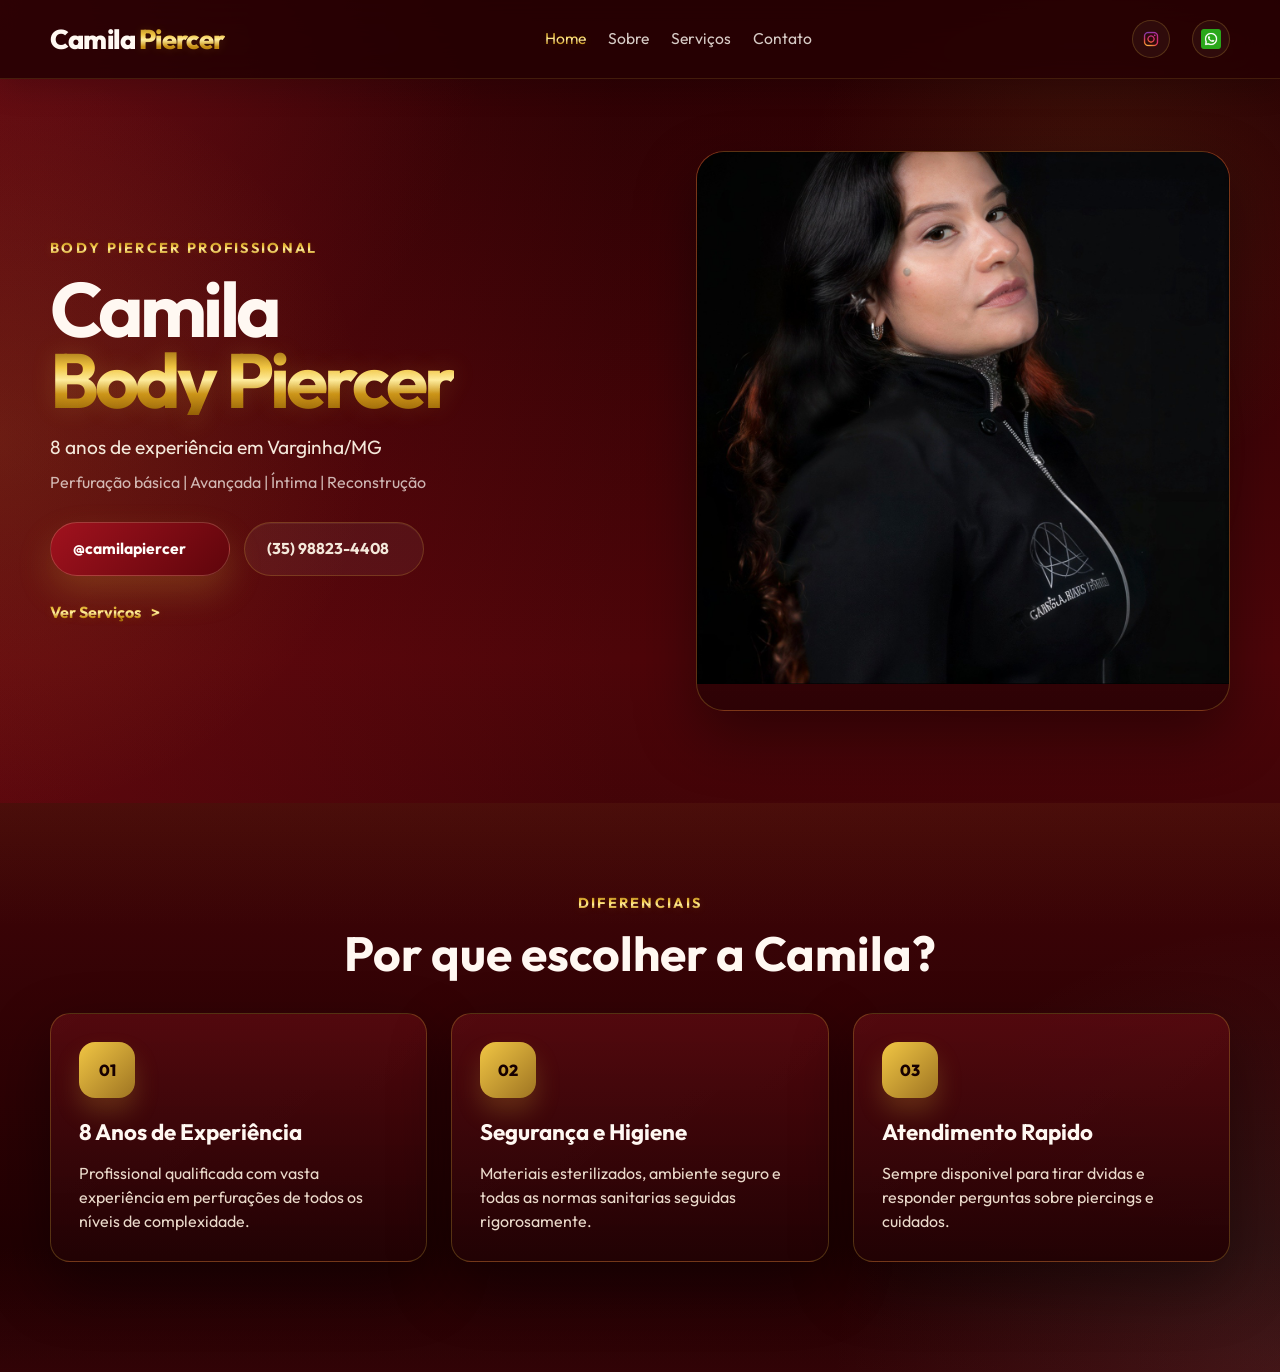
==== escritas HTML do projeto/index.html @ 2b043108 "Arrumado links Arrumado os links do whatsapp e instagrm que no estavam em diversos arquivos, arrumad" ====
<!DOCTYPE html>
<html lang="pt-BR">
<meta charset="UTF-8">
<head>
    <meta charset="UTF-8">
    <meta name="viewport" content="width=device-width, initial-scale=1.0">
    <title>Camila Piercer</title>
    <link rel="preconnect" href="https://fonts.googleapis.com">
    <link rel="preconnect" href="https://fonts.gstatic.com" crossorigin>
    <link href="https://fonts.googleapis.com/css2?family=Outfit:wght@300;400;500;600;700;800&display=swap" rel="stylesheet">
    <link rel="stylesheet" href="style.css">
</head>
<body>
    <header class="site-header">
        <nav class="navbar container">
            <a class="brand" href="index.html">Camila <span>Piercer</span></a>
            <div class="nav-links">
                <a class="active" href="index.html">Home</a>
                <a href="sobre.html">Sobre</a>
                <a href="Servicos.html">Serviços</a>
                <a href="Contato.html">Contato</a>
            </div>
            <div class="nav-socials">
                <a href="https://www.instagram.com/camilapiercerr?igsh=MXJnbnh0bXM4ZmdyZA%3D%3D" aria-label="Instagram">
                    <img src="../img/Instagram.png" alt="Instagram">
                </a>
                <a href="https://api.whatsapp.com/send/?phone=5535988234408&text&type=phone_number&app_absent=0&utm_source=ig" aria-label="WhatsApp">
                    <img src="../img/whatsapp.png" alt="WhatsApp">
                </a>
            </div>
        </nav>
    </header>

    <main>
        <section class="hero section-band">
            <div class="container hero-grid">
                <div class="hero-copy">
                    <p class="eyebrow">Body Piercer Profissional</p>
                    <h1>Camila<br><span>Body Piercer</span></h1>
                    <p class="hero-text">8 anos de experiência em Varginha/MG</p>
                    <p class="hero-services">Perfuração básica | Avançada | Íntima | Reconstrução</p>
                    <div class="hero-actions">
                        <a class="btn btn-primary" href="https://www.instagram.com/camilapiercerr?igsh=MXJnbnh0bXM4ZmdyZA%3D%3D">@camilapiercer</a>
                        <a class="btn btn-secondary" href="https://api.whatsapp.com/send/?phone=5535988234408&text&type=phone_number&app_absent=0&utm_source=ig">(35) 98823-4408</a>
                    </div>
                    <a class="link-arrow" href="Servicos.html">Ver Serviços</a>
                </div>

                <div class="hero-card">
                    <div class="photo-frame">
                        <img src="../img/Camila.jpeg" alt="teste">
                        </div>
                    </div>
                </div>
            </div>
        </section>

        <section class="features">
            <div class="container">
                <div class="section-heading">
                    <p class="eyebrow">Diferenciais</p>
                    <h2>Por que escolher a Camila?</h2>
                </div>

                <div class="cards-grid">
                    <article class="info-card">
                        <div class="card-icon">01</div>
                        <h3>8 Anos de Experiência</h3>
                        <p>Profissional qualificada com vasta experiência em perfurações de todos os níveis de complexidade.</p>
                    </article>

                    <article class="info-card">
                        <div class="card-icon">02</div>
                        <h3>Segurança e Higiene</h3>
                        <p>Materiais esterilizados, ambiente seguro e todas as normas sanitarias seguidas rigorosamente.</p>
                    </article>

                    <article class="info-card">
                        <div class="card-icon">03</div>
                        <h3>Atendimento Rapido</h3>
                        <p>Sempre disponivel para tirar dvidas e responder perguntas sobre piercings e cuidados.</p>
                    </article>
                </div>
            </div>
        </section>
    </main>
</body>
</html>
---- escritas HTML do projeto/style.css ----
:root {
    --bg: #260103;
    --bg-soft: #4d0509;
    --bg-deep: #170001;
    --surface: rgba(90, 8, 15, 0.74);
    --surface-strong: rgba(120, 14, 24, 0.88);
    --text: #fff8f2;
    --muted: #ead9ca;
    --cream: #f4e8da;
    --white-soft: #fffdf9;

    --primary: #8f0f19;
    --primary-strong: #5f050b;
    --primary-soft: #f1c644;
    --accent: #ffe08a;
    --gold-deep: #8f5b05;
    --gold-mid: #c99116;
    --gold-light: #fff0a6;
    --accent-rose: #d96a76;
    --primary-glow: rgba(212, 175, 55, 0.22);

    --card-border: rgba(212, 175, 55, 0.28);
    --shadow: 0 24px 60px rgba(0, 0, 0, 0.38);

    --radius-lg: 28px;
    --radius-md: 20px;
    --container: 1180px;
}

* {
    box-sizing: border-box;
    margin: 0;
    padding: 0;
}

html {
    scroll-behavior: smooth;
}

body {
    min-height: 100vh;
    font-family: "Outfit", sans-serif;
    color: var(--text);
    background:
        radial-gradient(circle at top left, rgba(182, 34, 46, 0.28), transparent 26%),
        radial-gradient(circle at 85% 15%, rgba(212, 175, 55, 0.1), transparent 18%),
        radial-gradient(circle at bottom right, rgba(244, 232, 218, 0.1), transparent 24%),
        linear-gradient(180deg, var(--bg) 0%, var(--bg-soft) 48%, var(--bg-deep) 100%);
    line-height: 1.5;
}

img {
    display: block;
    max-width: 100%;
}

a {
    color: inherit;
    text-decoration: none;
}

.container {
    width: min(calc(100% - 32px), var(--container));
    margin: 0 auto;
}

.site-header {
    position: sticky;
    top: 0;
    z-index: 20;
    backdrop-filter: blur(18px);
    background: rgba(38, 1, 3, 0.82);
    border-bottom: 1px solid rgba(212, 175, 55, 0.16);
    box-shadow: 0 10px 30px rgba(0, 0, 0, 0.16);
}

.navbar {
    min-height: 78px;
    display: flex;
    align-items: center;
    justify-content: space-between;
    gap: 20px;
}

.brand {
    font-size: 1.7rem;
    font-weight: 800;
    letter-spacing: -0.03em;
}

.brand span,
.nav-links a.active,
.link-arrow,
.eyebrow {
    background: linear-gradient(180deg, var(--gold-deep) 0%, var(--primary-soft) 38%, var(--gold-light) 52%, var(--gold-mid) 72%, var(--gold-deep) 100%);
    -webkit-background-clip: text;
    background-clip: text;
    color: transparent;
    text-shadow: 0 1px 10px rgba(241, 198, 68, 0.12);
}

.nav-links,
.nav-socials {
    display: flex;
    align-items: center;
    gap: 22px;
}

.nav-links a {
    color: rgba(255, 248, 242, 0.82);
    font-size: 0.98rem;
    transition: color 0.25s ease, transform 0.25s ease;
}

.nav-links a:hover,
.nav-socials a:hover {
    color: var(--accent);
    transform: translateY(-1px);
}

.nav-socials a {
    width: 38px;
    height: 38px;
    display: grid;
    place-items: center;
    border-radius: 50%;
    border: 1px solid rgba(212, 175, 55, 0.24);
    font-size: 0.82rem;
    color: rgba(255, 248, 242, 0.76);
    background: rgba(255, 255, 255, 0.04);
}

.nav-socials img {
    width: 20px;
    height: 20px;
    object-fit: contain;
    display: block;
}

.section-band {
    position: relative;
    overflow: hidden;
}

.section-band::before {
    content: "";
    position: absolute;
    inset: 0;
    background:
        radial-gradient(circle at left center, rgba(212, 175, 55, 0.12), transparent 28%),
        linear-gradient(90deg, rgba(143, 15, 25, 0.34) 0%, rgba(77, 5, 9, 0.12) 48%, rgba(255, 248, 242, 0) 100%);
    opacity: 1;
    pointer-events: none;
}

.hero {
    padding: 72px 0 92px;
}

.page-hero {
    padding: 70px 0 78px;
}

.compact-hero h1 {
    font-size: clamp(2.6rem, 5vw, 4.2rem);
    margin-bottom: 10px;
}

.compact-hero p:not(.eyebrow) {
    max-width: 680px;
    margin: 0 auto;
    color: rgba(244, 232, 218, 0.88);
    font-size: 1.08rem;
}

.center-copy {
    position: relative;
    z-index: 1;
    text-align: center;
}

.hero-grid {
    position: relative;
    z-index: 1;
    display: grid;
    grid-template-columns: 1.05fr 0.95fr;
    align-items: center;
    gap: 56px;
}

.hero-copy {
    max-width: 560px;
}

.eyebrow {
    margin-bottom: 14px;
    font-size: 0.9rem;
    font-weight: 700;
    letter-spacing: 0.16em;
    text-transform: uppercase;
}

.hero h1 {
    font-size: clamp(3.2rem, 6vw, 5.5rem);
    line-height: 0.92;
    letter-spacing: -0.05em;
    margin-bottom: 18px;
}

.hero h1 span {
    display: inline-block;
    background: linear-gradient(180deg, var(--gold-deep) 0%, var(--primary-soft) 32%, var(--gold-light) 50%, var(--gold-mid) 70%, var(--gold-deep) 100%);
    -webkit-background-clip: text;
    background-clip: text;
    color: transparent;
    text-shadow: 0 0 24px rgba(241, 198, 68, 0.16);
}

.hero-text {
    font-size: 1.2rem;
    color: var(--cream);
    margin-bottom: 8px;
}

.hero-services {
    color: rgba(255, 248, 242, 0.72);
    font-size: 1rem;
    margin-bottom: 28px;
}

.hero-actions {
    display: flex;
    flex-wrap: wrap;
    gap: 14px;
    margin-bottom: 24px;
}

.btn {
    min-width: 180px;
    padding: 14px 22px;
    border-radius: 999px;
    font-weight: 700;
    font-size: 0.98rem;
    transition: transform 0.25s ease, box-shadow 0.25s ease, background 0.25s ease;
}

.btn:hover {
    transform: translateY(-2px);
}

.btn-primary {
    color: var(--white-soft);
    background: linear-gradient(135deg, #a1121e 0%, var(--primary-strong) 100%);
    box-shadow: 0 16px 34px var(--primary-glow);
    border: 1px solid rgba(240, 214, 166, 0.24);
}

.btn-secondary {
    color: var(--cream);
    background: rgba(255, 255, 255, 0.05);
    border: 1px solid rgba(212, 175, 55, 0.24);
    box-shadow: inset 0 1px 0 rgba(255, 255, 255, 0.06);
}

.link-arrow {
    display: inline-flex;
    align-items: center;
    gap: 10px;
    font-weight: 700;
}

.link-arrow::after {
    content: ">";
    font-size: 1rem;
}

.hero-card {
    position: relative;
}

.hero-card::before {
    content: "";
    position: absolute;
    inset: 18px -8px -18px 18px;
    background: radial-gradient(circle, rgba(212, 175, 55, 0.18) 0%, rgba(143, 15, 25, 0) 68%);
    filter: blur(16px);
}

.photo-frame {
    position: relative;
    min-height: 560px;
    border-radius: var(--radius-lg);
    overflow: hidden;
    border: 1px solid rgba(212, 175, 55, 0.28);
    background:
        linear-gradient(180deg, rgba(93, 8, 14, 0.92), rgba(45, 2, 5, 0.98)),
        radial-gradient(circle at top, rgba(212, 175, 55, 0.12), transparent 30%);
    box-shadow: var(--shadow);
}

.photo-frame img {
    width: 100%;
    height: 100%;
    object-fit: cover;
}

.photo-placeholder {
    position: absolute;
    inset: 0;
    display: grid;
    place-items: center;
    align-content: center;
    gap: 10px;
    background:
        linear-gradient(145deg, rgba(233, 214, 197, 0.95), rgba(182, 122, 108, 0.08)),
        repeating-linear-gradient(-45deg, rgba(255, 255, 255, 0.18), rgba(255, 255, 255, 0.18) 12px, transparent 12px, transparent 24px);
    text-align: center;
}

.photo-placeholder span {
    font-size: 2.2rem;
    font-weight: 800;
    letter-spacing: -0.04em;
}

.photo-placeholder small {
    color: var(--muted);
    font-size: 0.95rem;
}

.features {
    position: relative;
    padding: 90px 0 110px;
}

.about-section {
    position: relative;
    padding: 88px 0 110px;
}

.about-grid {
    display: grid;
    grid-template-columns: 0.9fr 1.1fr;
    gap: 34px;
    align-items: stretch;
}

.card-surface {
    border-radius: var(--radius-lg);
    border: 1px solid var(--card-border);
    background: linear-gradient(180deg, rgba(96, 10, 17, 0.82) 0%, rgba(45, 2, 5, 0.96) 100%);
    box-shadow: var(--shadow);
    overflow: hidden;
}

.about-photo {
    min-height: 520px;
    position: relative;
}

.about-placeholder {
    position: absolute;
}

.about-copy {
    padding: 18px 0;
}

.about-copy h2 {
    font-size: clamp(2rem, 4vw, 3rem);
    margin-bottom: 18px;
}

.about-copy p {
    color: var(--muted);
    font-size: 1.02rem;
    margin-bottom: 16px;
}


.contact-section {
    padding: 88px 0 110px;
}

.contact-grid {
    display: grid;
    grid-template-columns: 1.05fr 0.95fr;
    gap: 24px;
    align-items: stretch;
}

.contact-panel {
    padding: 34px;
}

.contact-panel h2 {
    font-size: clamp(2rem, 4vw, 3rem);
    margin-bottom: 16px;
}

.contact-panel p:not(.eyebrow) {
    color: var(--muted);
    font-size: 1.02rem;
    max-width: 570px;
}

.contact-actions {
    display: flex;
    flex-wrap: wrap;
    gap: 14px;
    margin-top: 28px;
}

.contact-cards {
    display: grid;
    gap: 24px;
}

.features::before {
    content: "";
    position: absolute;
    inset: 0;
    background: linear-gradient(180deg, rgba(212, 175, 55, 0.06), transparent 22%, transparent 78%, rgba(143, 15, 25, 0.22) 100%);
    pointer-events: none;
}

.section-heading {
    position: relative;
    z-index: 1;
    margin-bottom: 36px;
    text-align: center;
}

.section-heading h2 {
    font-size: clamp(2rem, 4vw, 3rem);
    line-height: 1;
}

.cards-grid {
    position: relative;
    z-index: 1;
    display: grid;
    grid-template-columns: repeat(3, minmax(0, 1fr));
    gap: 24px;
}

.info-card {
    padding: 28px;
    border-radius: var(--radius-md);
    background:
        linear-gradient(180deg, rgba(88, 9, 15, 0.84) 0%, rgba(34, 2, 4, 0.96) 100%),
        linear-gradient(135deg, rgba(255, 255, 255, 0.04), rgba(255, 255, 255, 0));
    border: 1px solid var(--card-border);
    box-shadow: var(--shadow);
    transition: transform 0.28s ease, border-color 0.28s ease, box-shadow 0.28s ease;
}

.info-card:hover {
    transform: translateY(-6px);
    border-color: rgba(240, 214, 166, 0.4);
    box-shadow: 0 28px 64px rgba(0, 0, 0, 0.3);
}

.card-icon {
    width: 56px;
    height: 56px;
    display: grid;
    place-items: center;
    margin-bottom: 18px;
    border-radius: 16px;
    background: linear-gradient(135deg, var(--primary-soft) 0%, #9e7422 100%);
    box-shadow: 0 14px 24px rgba(212, 175, 55, 0.22);
    font-weight: 800;
    color: var(--bg-deep);
}

.info-card h3 {
    margin-bottom: 12px;
    font-size: 1.4rem;
}

.info-card p {
    color: var(--muted);
    font-size: 1rem;
}

.servicos {
    display:grid;
    gap: 30px;
    padding: 40px;
    grid-template-columns: repeat(auto-fit, minmax(300px, 1fr));
}

.servico-card{
padding: 25px;
border-radius: 16px;
background: #170001; /*aqui muda a cor */
color: #ffe08a;

border: 1px solid rgba(212, 175, 55, 0.1);
transition: 0.3s;
}

.servico-card:hover{
    border-color: rgba(212, 175, 55, 0.28);
    transform: translateY(-5px);
}

.servico-card h3{
    font-size: 1.4rem;
    margin-bottom: 12px;
}

.servico-card p{
    color: var(--muted);
    font-size: 1rem;
    margin-bottom: 14px;
}

.servico-card ul{
    list-style: disc;
    padding-left: 20px;
    color: var(--muted);
}

.servico-card li{
    margin-bottom: 8px;
    font-size: 0.98rem;
}



@media (max-width: 980px) {
    .navbar {
        flex-wrap: wrap;
        justify-content: center;
        padding: 16px 0;
    }

    .hero-grid,
    .cards-grid,
    .about-grid,
    .contact-grid {
        grid-template-columns: 1fr;
    }

    .hero-copy {
        max-width: none;
        text-align: center;
    }

    .hero-actions {
        justify-content: center;
    }

    .link-arrow {
        justify-content: center;
    }

    .photo-frame {
        min-height: 420px;
    }

    .about-photo {
        min-height: 360px;
    }

    .about-copy,
    .contact-panel {
        text-align: center;
    }

    .contact-panel p:not(.eyebrow) {
        margin: 0 auto;
    }

    .contact-actions {
        justify-content: center;
    }
}

@media (max-width: 640px) {
    .navbar,
    .nav-links,
    .nav-socials {
        gap: 14px;
    }

    .brand {
        font-size: 1.45rem;
    }

    .hero {
        padding: 54px 0 72px;
    }

    .hero h1 {
        font-size: 2.9rem;
    }

    .btn {
        width: 100%;
        min-width: 0;
        text-align: center;
    }

    .info-card {
        padding: 24px;
    }

    .contact-panel {
        padding: 26px;
    }
}
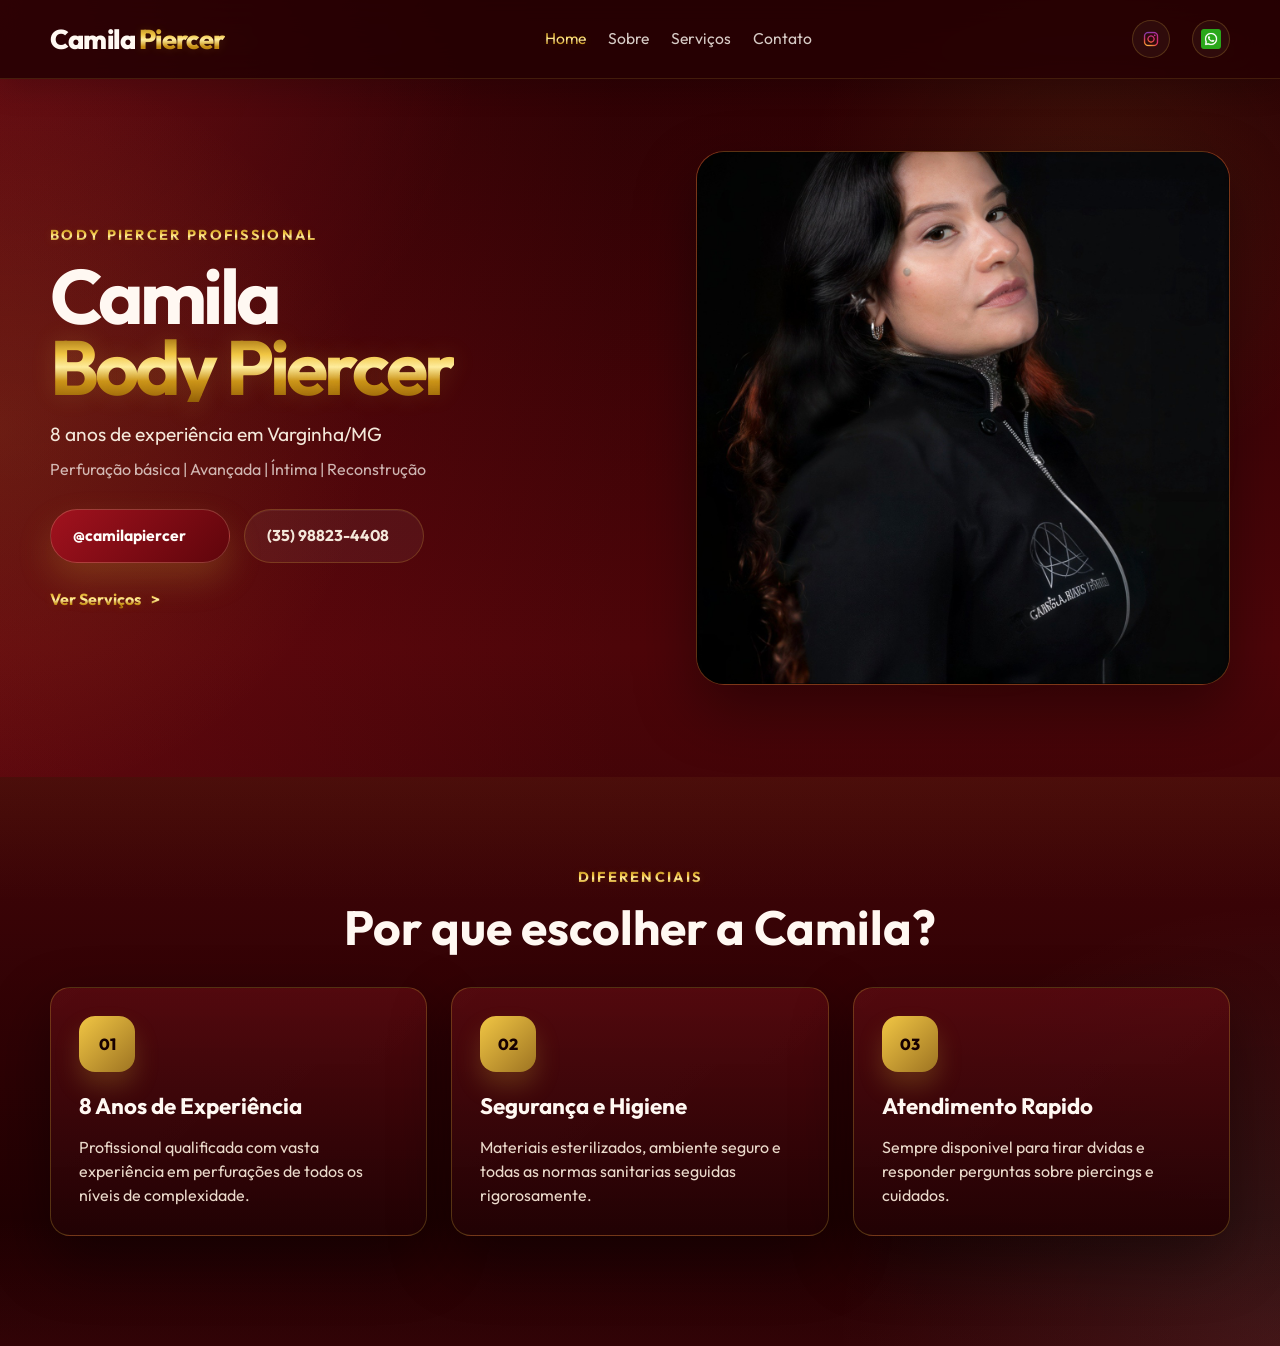
==== commit e0ab04b3: "Arrumado o tamanho da imagem do index, e trocado o alt da camila" ====
--- a/escritas HTML do projeto/index.html
+++ b/escritas HTML do projeto/index.html
@@ -48,7 +48,7 @@
 
                 <div class="hero-card">
                     <div class="photo-frame">
-                        <img src="../img/Camila.jpeg" alt="teste">
+                        <img src="../img/Camila.jpeg" alt="Fto da Camila">
                         </div>
                     </div>
                 </div>
--- a/escritas HTML do projeto/style.css
+++ b/escritas HTML do projeto/style.css
@@ -34,6 +34,7 @@
 }
 
 html {
+    background: var(--bg-deep); 
     scroll-behavior: smooth;
 }
 
@@ -288,7 +289,7 @@
 
 .photo-frame {
     position: relative;
-    min-height: 560px;
+    min-height: 520px;
     border-radius: var(--radius-lg);
     overflow: hidden;
     border: 1px solid rgba(212, 175, 55, 0.28);
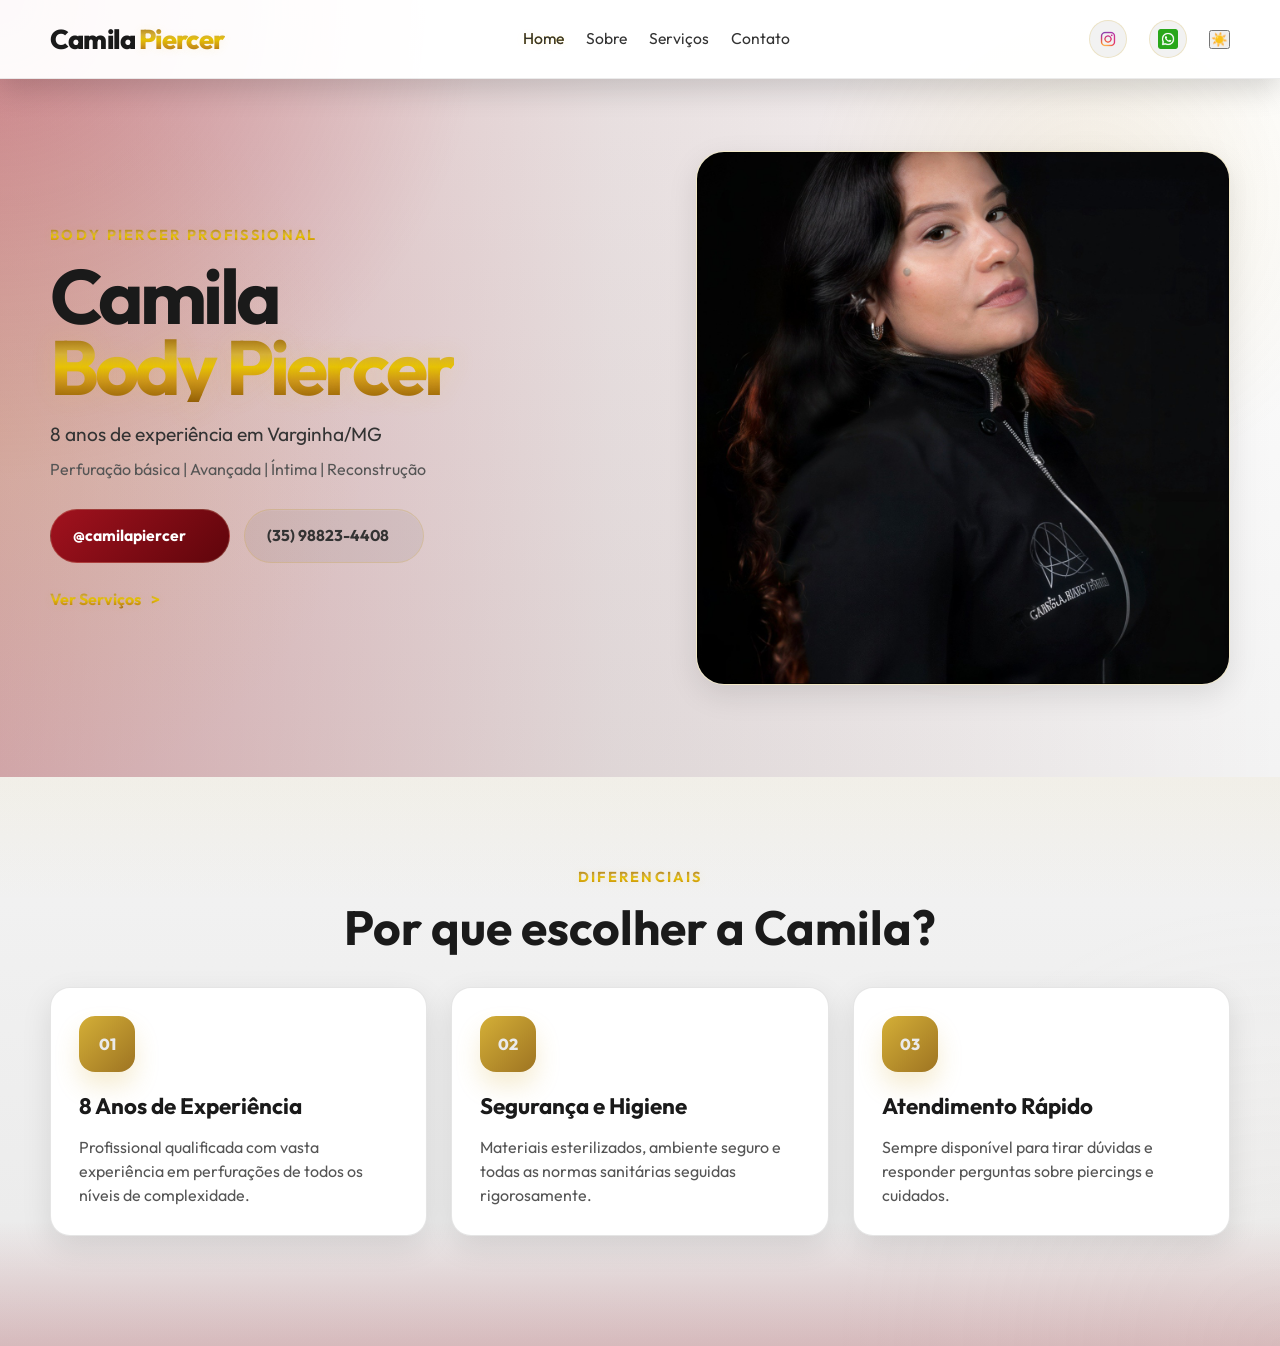
==== commit 2e92dcca: "modo calro adicionado somente no index para testes" ====
--- a/escritas HTML do projeto/index.html
+++ b/escritas HTML do projeto/index.html
@@ -1,32 +1,40 @@
 <!DOCTYPE html>
 <html lang="pt-BR">
-<meta charset="UTF-8">
 <head>
     <meta charset="UTF-8">
     <meta name="viewport" content="width=device-width, initial-scale=1.0">
     <title>Camila Piercer</title>
+
     <link rel="preconnect" href="https://fonts.googleapis.com">
     <link rel="preconnect" href="https://fonts.gstatic.com" crossorigin>
     <link href="https://fonts.googleapis.com/css2?family=Outfit:wght@300;400;500;600;700;800&display=swap" rel="stylesheet">
+    
     <link rel="stylesheet" href="style.css">
 </head>
+
 <body>
     <header class="site-header">
         <nav class="navbar container">
             <a class="brand" href="index.html">Camila <span>Piercer</span></a>
+
             <div class="nav-links">
                 <a class="active" href="index.html">Home</a>
                 <a href="sobre.html">Sobre</a>
                 <a href="Servicos.html">Serviços</a>
                 <a href="Contato.html">Contato</a>
             </div>
+
             <div class="nav-socials">
-                <a href="https://www.instagram.com/camilapiercerr?igsh=MXJnbnh0bXM4ZmdyZA%3D%3D" aria-label="Instagram">
+                <a href="https://www.instagram.com/camilapiercerr" aria-label="Instagram">
                     <img src="../img/Instagram.png" alt="Instagram">
                 </a>
-                <a href="https://api.whatsapp.com/send/?phone=5535988234408&text&type=phone_number&app_absent=0&utm_source=ig" aria-label="WhatsApp">
+
+                <a href="https://api.whatsapp.com/send/?phone=5535988234408" aria-label="WhatsApp">
                     <img src="../img/whatsapp.png" alt="WhatsApp">
                 </a>
+
+                <!-- 🌙 BOTÃO DE TEMA -->
+                <button id="theme-toggle" aria-label="Trocar tema">🌙</button>
             </div>
         </nav>
     </header>
@@ -37,19 +45,21 @@
                 <div class="hero-copy">
                     <p class="eyebrow">Body Piercer Profissional</p>
                     <h1>Camila<br><span>Body Piercer</span></h1>
+
                     <p class="hero-text">8 anos de experiência em Varginha/MG</p>
                     <p class="hero-services">Perfuração básica | Avançada | Íntima | Reconstrução</p>
+
                     <div class="hero-actions">
-                        <a class="btn btn-primary" href="https://www.instagram.com/camilapiercerr?igsh=MXJnbnh0bXM4ZmdyZA%3D%3D">@camilapiercer</a>
-                        <a class="btn btn-secondary" href="https://api.whatsapp.com/send/?phone=5535988234408&text&type=phone_number&app_absent=0&utm_source=ig">(35) 98823-4408</a>
+                        <a class="btn btn-primary" href="https://www.instagram.com/camilapiercerr">@camilapiercer</a>
+                        <a class="btn btn-secondary" href="https://api.whatsapp.com/send/?phone=5535988234408">(35) 98823-4408</a>
                     </div>
+
                     <a class="link-arrow" href="Servicos.html">Ver Serviços</a>
                 </div>
 
                 <div class="hero-card">
                     <div class="photo-frame">
-                        <img src="../img/Camila.jpeg" alt="Fto da Camila">
-                        </div>
+                        <img src="../img/Camila.jpeg" alt="Foto da Camila">
                     </div>
                 </div>
             </div>
@@ -72,17 +82,45 @@
                     <article class="info-card">
                         <div class="card-icon">02</div>
                         <h3>Segurança e Higiene</h3>
-                        <p>Materiais esterilizados, ambiente seguro e todas as normas sanitarias seguidas rigorosamente.</p>
+                        <p>Materiais esterilizados, ambiente seguro e todas as normas sanitárias seguidas rigorosamente.</p>
                     </article>
 
                     <article class="info-card">
                         <div class="card-icon">03</div>
-                        <h3>Atendimento Rapido</h3>
-                        <p>Sempre disponivel para tirar dvidas e responder perguntas sobre piercings e cuidados.</p>
+                        <h3>Atendimento Rápido</h3>
+                        <p>Sempre disponível para tirar dúvidas e responder perguntas sobre piercings e cuidados.</p>
                     </article>
                 </div>
             </div>
         </section>
     </main>
+
+    <!-- 🌙 SCRIPT DE TEMA -->
+    <script>
+        const button = document.getElementById("theme-toggle");
+
+        // carregar tema salvo
+        const savedTheme = localStorage.getItem("theme");
+
+        if (savedTheme === "light") {
+            document.body.classList.add("light");
+            button.textContent = "☀️";
+        } else if (!savedTheme) {
+            // automático pelo sistema
+            if (window.matchMedia("(prefers-color-scheme: light)").matches) {
+                document.body.classList.add("light");
+                button.textContent = "☀️";
+            }
+        }
+
+        button.addEventListener("click", () => {
+            document.body.classList.toggle("light");
+
+            const isLight = document.body.classList.contains("light");
+
+            button.textContent = isLight ? "☀️" : "🌙";
+            localStorage.setItem("theme", isLight ? "light" : "dark");
+        });
+    </script>
 </body>
 </html>
--- a/escritas HTML do projeto/style.css
+++ b/escritas HTML do projeto/style.css
@@ -613,3 +613,121 @@
         padding: 26px;
     }
 }
+
+/* MODO CLARO COMPLETO  */
+
+
+.light {
+    --bg: #ffffff;
+    --bg-soft: #f5f5f5;
+    --bg-deep: #eaeaea;
+
+    --surface: rgba(255, 255, 255, 0.8);
+    --surface-strong: rgba(240, 240, 240, 0.95);
+
+    --text: #1a1a1a;
+    --muted: #555555;
+    --cream: #333333;
+    --white-soft: #ffffff;
+
+    --primary: #8f0f19;
+    --primary-strong: #5f050b;
+    --primary-soft: #d4af37;
+    --accent: #b88a00;
+
+    --gold-deep: #8f5b05;
+    --gold-mid: #c99116;
+    --gold-light: #e6c200;
+
+    --accent-rose: #d96a76;
+    --primary-glow: rgba(212, 175, 55, 0.15);
+
+    --card-border: rgba(0, 0, 0, 0.1);
+    --shadow: 0 10px 30px rgba(0, 0, 0, 0.1);
+}
+
+
+/* ===== FUNDO ===== */
+.light body {
+    background:
+        radial-gradient(circle at top left, rgba(255, 200, 200, 0.35), transparent 26%),
+        radial-gradient(circle at 85% 15%, rgba(212, 175, 55, 0.12), transparent 18%),
+        radial-gradient(circle at bottom right, rgba(0, 0, 0, 0.04), transparent 24%),
+        linear-gradient(180deg, var(--bg) 0%, var(--bg-soft) 48%, var(--bg-deep) 100%);
+}
+
+
+/* ===== HEADER ===== */
+.light .site-header {
+    background: rgba(255, 255, 255, 0.9);
+    border-bottom: 1px solid rgba(0,0,0,0.08);
+    backdrop-filter: none;
+}
+
+
+/* ===== NAV ===== */
+.light .nav-links a {
+    color: #333;
+}
+
+.light .nav-links a:hover {
+    color: var(--primary);
+}
+
+.light .nav-socials a {
+    background: rgba(0,0,0,0.05);
+    color: #333;
+}
+
+
+/* ===== HERO ===== */
+.light .hero-text {
+    color: #333;
+}
+
+.light .hero-services {
+    color: #555;
+}
+
+
+/* ===== CARDS ===== */
+.light .info-card {
+    background: #ffffff;
+    color: #1a1a1a;
+}
+
+.light .card-surface {
+    background: #ffffff;
+}
+
+
+/* ===== SERVIÇOS ===== */
+.light .servico-card {
+    background: #ffffff;
+    color: #1a1a1a;
+}
+
+
+/* ===== BOTÕES ===== */
+.light .btn-secondary {
+    background: rgba(0,0,0,0.05);
+    color: #333;
+}
+
+.light .btn-primary {
+    box-shadow: none;
+}
+
+
+/* ===== IMAGEM ===== */
+.light .photo-frame {
+    background: #ffffff;
+}
+
+
+/* ===== TEXTO GERAL ===== */
+.light .about-copy p,
+.light .info-card p,
+.light .servico-card p {
+    color: #555;
+}
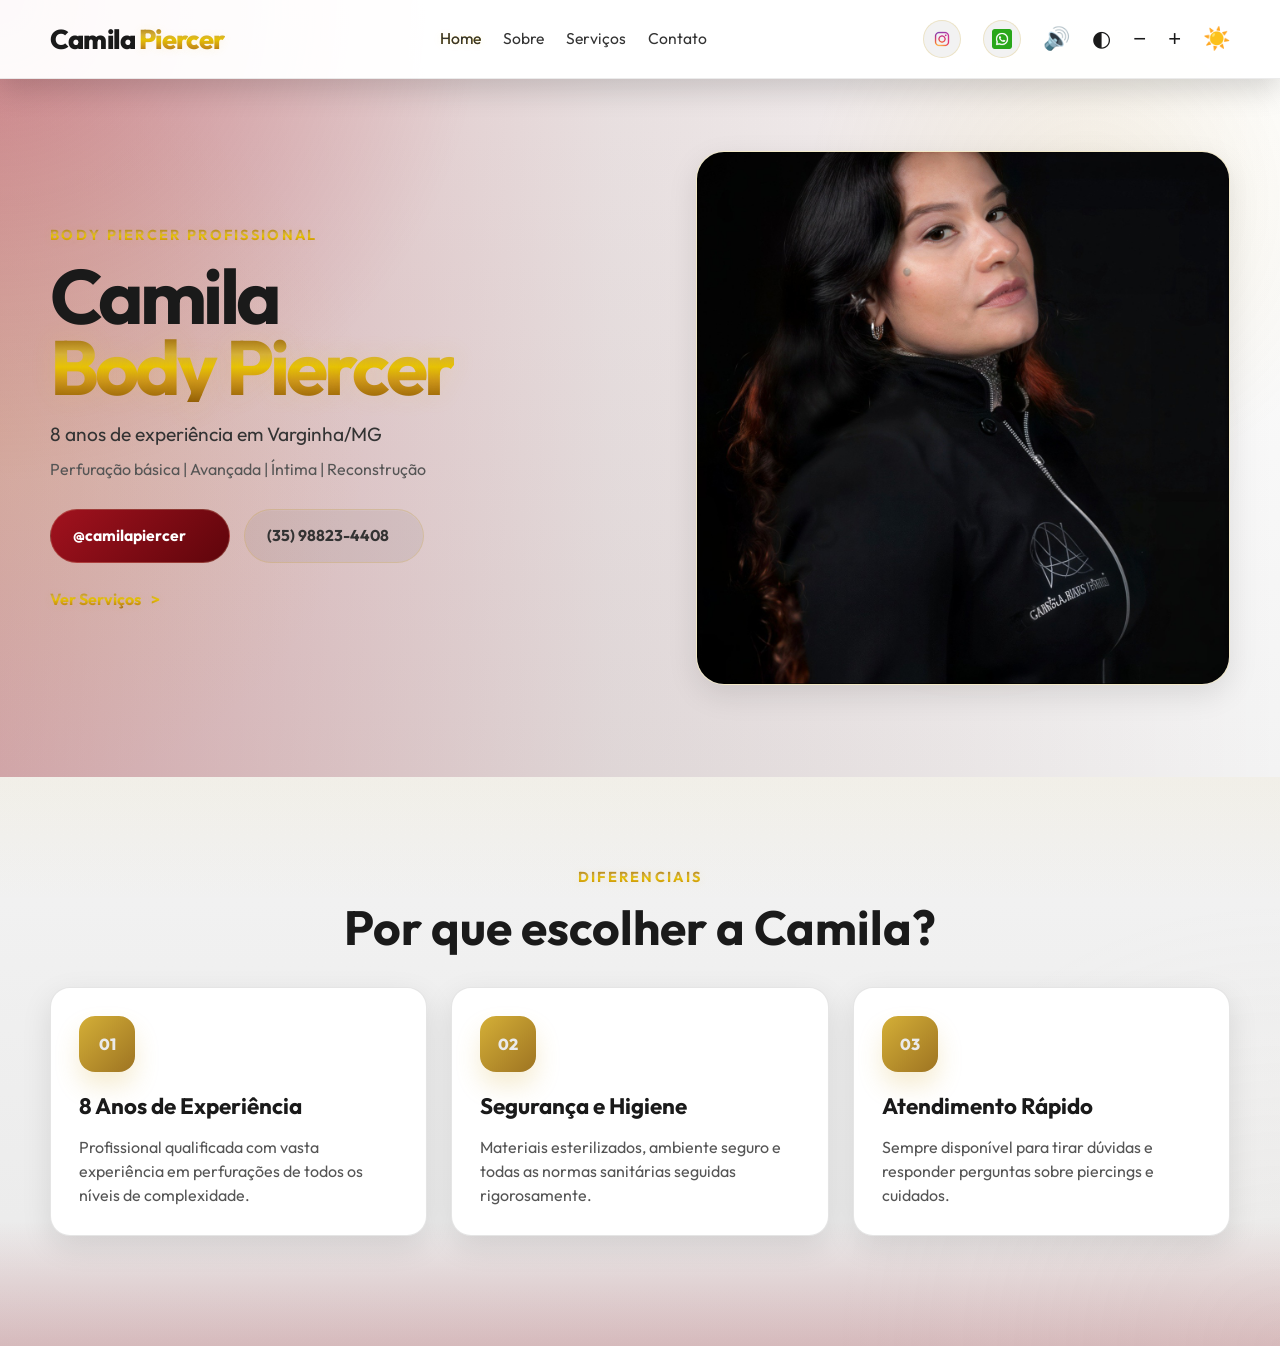
==== commit 761a21e0: "Enhance accessibility with new controls and scripts Added buttons for voice reading, contrast toggle" ====
--- a/escritas HTML do projeto/index.html
+++ b/escritas HTML do projeto/index.html
@@ -10,6 +10,50 @@
     <link href="https://fonts.googleapis.com/css2?family=Outfit:wght@300;400;500;600;700;800&display=swap" rel="stylesheet">
     
     <link rel="stylesheet" href="style.css">
+
+    <style>
+        #theme-toggle,
+        #voice-toggle,
+        #contrast-toggle,
+        #font-decrease,
+        #font-increase {
+            border: none;
+            background: transparent;
+            color: inherit;
+            font-size: 22px;
+            cursor: pointer;
+            transition: transform .2s ease;
+        }
+
+        #theme-toggle:hover,
+        #voice-toggle:hover,
+        #contrast-toggle:hover,
+        #font-decrease:hover,
+        #font-increase:hover {
+            transform: scale(1.08);
+        }
+
+        body.high-contrast {
+            background: #000;
+            color: #fff;
+        }
+
+        body.high-contrast a,
+        body.high-contrast h1,
+        body.high-contrast h2,
+        body.high-contrast h3,
+        body.high-contrast p,
+        body.high-contrast span {
+            color: #fff !important;
+        }
+
+        body.high-contrast .info-card,
+        body.high-contrast .hero-card,
+        body.high-contrast .site-header {
+            background: #111 !important;
+            border: 1px solid #fff;
+        }
+    </style>
 </head>
 
 <body>
@@ -33,7 +77,13 @@
                     <img src="../img/whatsapp.png" alt="WhatsApp">
                 </a>
 
-                <!-- 🌙 BOTÃO DE TEMA -->
+                <button id="voice-toggle" aria-label="Ativar leitura por voz">🔊</button>
+
+                <button id="contrast-toggle" aria-label="Ativar alto contraste">◐</button>
+
+                <button id="font-decrease" aria-label="Diminuir fonte">−</button>
+                <button id="font-increase" aria-label="Aumentar fonte">+</button>
+
                 <button id="theme-toggle" aria-label="Trocar tema">🌙</button>
             </div>
         </nav>
@@ -95,31 +145,111 @@
         </section>
     </main>
 
-    <!-- 🌙 SCRIPT DE TEMA -->
     <script>
-        const button = document.getElementById("theme-toggle");
-
-        // carregar tema salvo
+        const themeButton = document.getElementById("theme-toggle");
+        const voiceButton = document.getElementById("voice-toggle");
+        const contrastButton = document.getElementById("contrast-toggle");
+        const fontDecrease = document.getElementById("font-decrease");
+        const fontIncrease = document.getElementById("font-increase");
+
+        /* tema */
         const savedTheme = localStorage.getItem("theme");
 
         if (savedTheme === "light") {
             document.body.classList.add("light");
-            button.textContent = "☀️";
+            themeButton.textContent = "☀️";
         } else if (!savedTheme) {
-            // automático pelo sistema
             if (window.matchMedia("(prefers-color-scheme: light)").matches) {
                 document.body.classList.add("light");
-                button.textContent = "☀️";
-            }
-        }
-
-        button.addEventListener("click", () => {
+                themeButton.textContent = "☀️";
+            }
+        }
+
+        themeButton.addEventListener("click", () => {
             document.body.classList.toggle("light");
 
             const isLight = document.body.classList.contains("light");
 
-            button.textContent = isLight ? "☀️" : "🌙";
+            themeButton.textContent = isLight ? "☀️" : "🌙";
             localStorage.setItem("theme", isLight ? "light" : "dark");
+        });
+
+        /* leitura por voz */
+        let voiceEnabled = false;
+
+        function speak(text) {
+            if (!voiceEnabled) return;
+            if (!text || !text.trim()) return;
+
+            window.speechSynthesis.cancel();
+
+            const speech = new SpeechSynthesisUtterance(text.trim());
+            speech.lang = "pt-BR";
+            speech.rate = 1;
+            speech.pitch = 1;
+
+            window.speechSynthesis.speak(speech);
+        }
+
+        voiceButton.addEventListener("click", () => {
+            voiceEnabled = !voiceEnabled;
+
+            voiceButton.textContent = voiceEnabled ? "🔈" : "🔊";
+
+            if (!voiceEnabled) {
+                window.speechSynthesis.cancel();
+            } else {
+                speak("Leitura ativada");
+            }
+        });
+
+        document.querySelectorAll("a, button, h1, h2, h3, p, span").forEach((element) => {
+            element.addEventListener("mouseenter", () => {
+                const text = element.innerText || element.getAttribute("aria-label") || "";
+                speak(text);
+            });
+        });
+
+        /* contraste */
+        const savedContrast = localStorage.getItem("contrast");
+
+        if (savedContrast === "on") {
+            document.body.classList.add("high-contrast");
+        }
+
+        contrastButton.addEventListener("click", () => {
+            document.body.classList.toggle("high-contrast");
+
+            const enabled = document.body.classList.contains("high-contrast");
+
+            localStorage.setItem("contrast", enabled ? "on" : "off");
+        });
+
+        /* tamanho da fonte */
+        let currentFont = parseInt(localStorage.getItem("fontSize"));
+
+        if (currentFont) {
+            document.documentElement.style.fontSize = currentFont + "%";
+        }
+
+        fontDecrease.addEventListener("click", () => {
+            if (!currentFont) currentFont = 100;
+
+            if (currentFont > 70) {
+                currentFont -= 10;
+                document.documentElement.style.fontSize = currentFont + "%";
+                localStorage.setItem("fontSize", currentFont);
+            }
+        });
+
+        fontIncrease.addEventListener("click", () => {
+            if (!currentFont) currentFont = 100;
+
+            if (currentFont < 130) {
+                currentFont += 10;
+                document.documentElement.style.fontSize = currentFont + "%";
+                localStorage.setItem("fontSize", currentFont);
+            }
         });
     </script>
 </body>
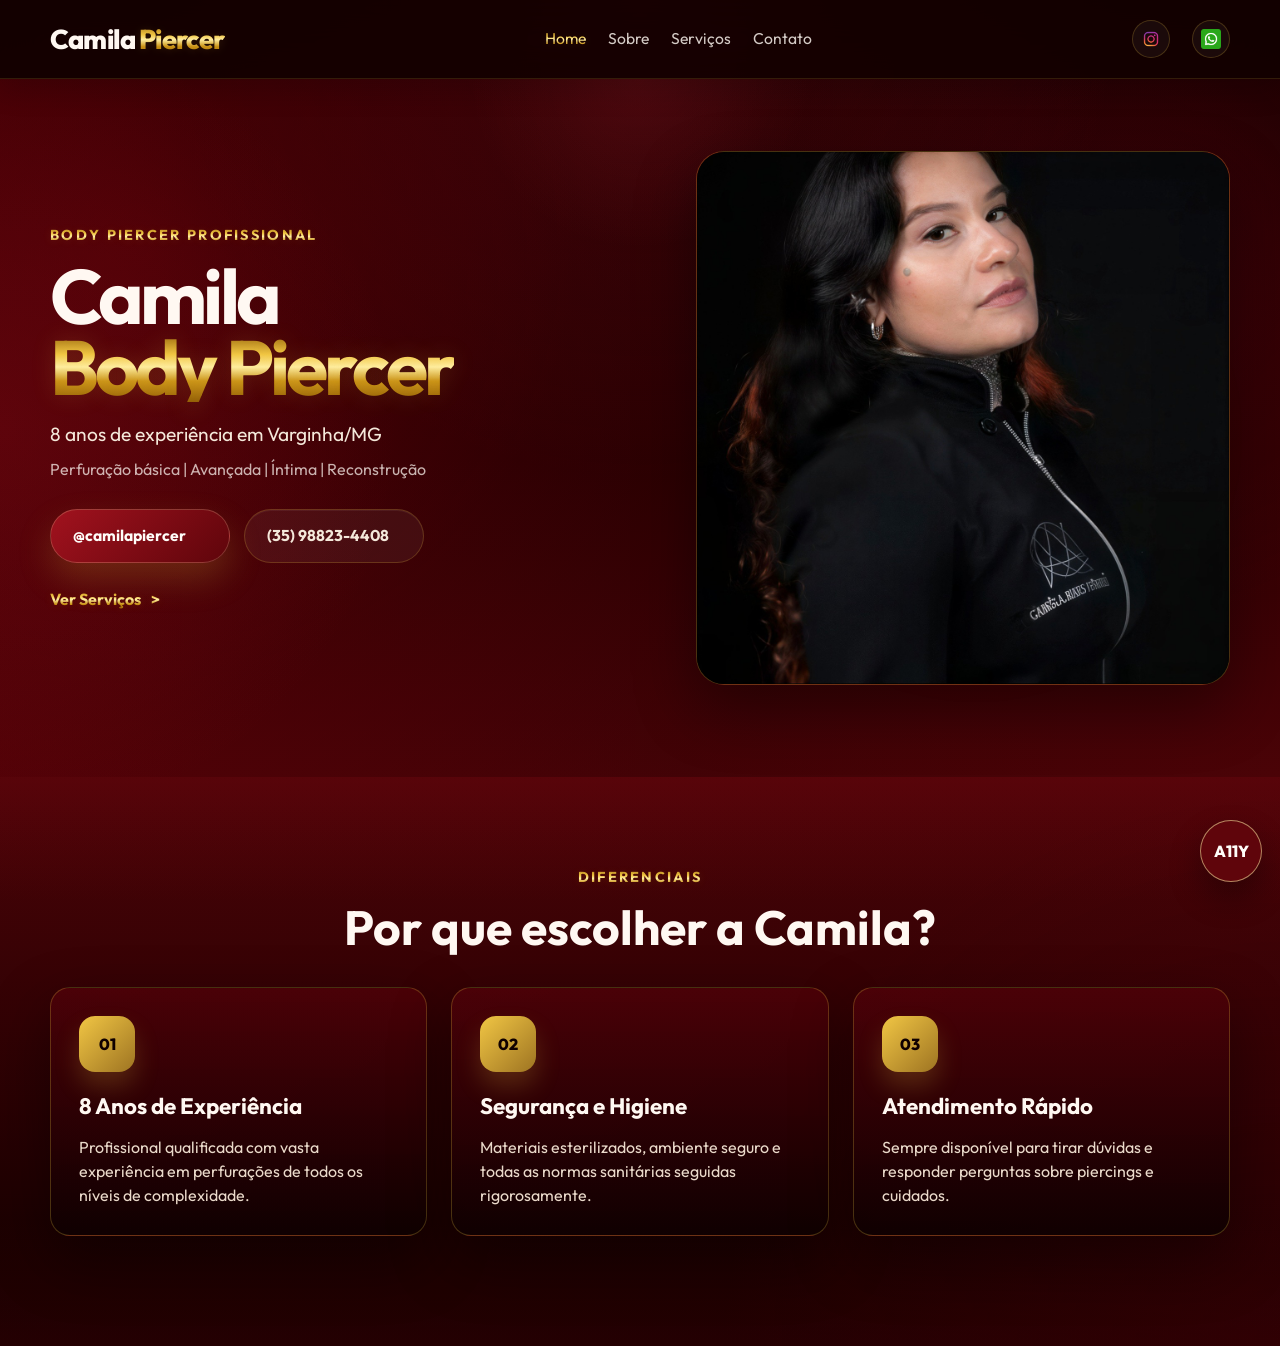
==== commit 2aa26672: "feat: enhance accessibility features across the site - Updated HTML files (Servicos.html, contato.ht" ====
--- a/escritas HTML do projeto/index.html
+++ b/escritas HTML do projeto/index.html
@@ -1,4 +1,4 @@
-<!DOCTYPE html>
+﻿<!DOCTYPE html>
 <html lang="pt-BR">
 <head>
     <meta charset="UTF-8">
@@ -10,50 +10,6 @@
     <link href="https://fonts.googleapis.com/css2?family=Outfit:wght@300;400;500;600;700;800&display=swap" rel="stylesheet">
     
     <link rel="stylesheet" href="style.css">
-
-    <style>
-        #theme-toggle,
-        #voice-toggle,
-        #contrast-toggle,
-        #font-decrease,
-        #font-increase {
-            border: none;
-            background: transparent;
-            color: inherit;
-            font-size: 22px;
-            cursor: pointer;
-            transition: transform .2s ease;
-        }
-
-        #theme-toggle:hover,
-        #voice-toggle:hover,
-        #contrast-toggle:hover,
-        #font-decrease:hover,
-        #font-increase:hover {
-            transform: scale(1.08);
-        }
-
-        body.high-contrast {
-            background: #000;
-            color: #fff;
-        }
-
-        body.high-contrast a,
-        body.high-contrast h1,
-        body.high-contrast h2,
-        body.high-contrast h3,
-        body.high-contrast p,
-        body.high-contrast span {
-            color: #fff !important;
-        }
-
-        body.high-contrast .info-card,
-        body.high-contrast .hero-card,
-        body.high-contrast .site-header {
-            background: #111 !important;
-            border: 1px solid #fff;
-        }
-    </style>
 </head>
 
 <body>
@@ -65,7 +21,7 @@
                 <a class="active" href="index.html">Home</a>
                 <a href="sobre.html">Sobre</a>
                 <a href="Servicos.html">Serviços</a>
-                <a href="Contato.html">Contato</a>
+                <a href="contato.html">Contato</a>
             </div>
 
             <div class="nav-socials">
@@ -76,15 +32,6 @@
                 <a href="https://api.whatsapp.com/send/?phone=5535988234408" aria-label="WhatsApp">
                     <img src="../img/whatsapp.png" alt="WhatsApp">
                 </a>
-
-                <button id="voice-toggle" aria-label="Ativar leitura por voz">🔊</button>
-
-                <button id="contrast-toggle" aria-label="Ativar alto contraste">◐</button>
-
-                <button id="font-decrease" aria-label="Diminuir fonte">−</button>
-                <button id="font-increase" aria-label="Aumentar fonte">+</button>
-
-                <button id="theme-toggle" aria-label="Trocar tema">🌙</button>
             </div>
         </nav>
     </header>
@@ -144,113 +91,9 @@
             </div>
         </section>
     </main>
-
-    <script>
-        const themeButton = document.getElementById("theme-toggle");
-        const voiceButton = document.getElementById("voice-toggle");
-        const contrastButton = document.getElementById("contrast-toggle");
-        const fontDecrease = document.getElementById("font-decrease");
-        const fontIncrease = document.getElementById("font-increase");
-
-        /* tema */
-        const savedTheme = localStorage.getItem("theme");
-
-        if (savedTheme === "light") {
-            document.body.classList.add("light");
-            themeButton.textContent = "☀️";
-        } else if (!savedTheme) {
-            if (window.matchMedia("(prefers-color-scheme: light)").matches) {
-                document.body.classList.add("light");
-                themeButton.textContent = "☀️";
-            }
-        }
-
-        themeButton.addEventListener("click", () => {
-            document.body.classList.toggle("light");
-
-            const isLight = document.body.classList.contains("light");
-
-            themeButton.textContent = isLight ? "☀️" : "🌙";
-            localStorage.setItem("theme", isLight ? "light" : "dark");
-        });
-
-        /* leitura por voz */
-        let voiceEnabled = false;
-
-        function speak(text) {
-            if (!voiceEnabled) return;
-            if (!text || !text.trim()) return;
-
-            window.speechSynthesis.cancel();
-
-            const speech = new SpeechSynthesisUtterance(text.trim());
-            speech.lang = "pt-BR";
-            speech.rate = 1;
-            speech.pitch = 1;
-
-            window.speechSynthesis.speak(speech);
-        }
-
-        voiceButton.addEventListener("click", () => {
-            voiceEnabled = !voiceEnabled;
-
-            voiceButton.textContent = voiceEnabled ? "🔈" : "🔊";
-
-            if (!voiceEnabled) {
-                window.speechSynthesis.cancel();
-            } else {
-                speak("Leitura ativada");
-            }
-        });
-
-        document.querySelectorAll("a, button, h1, h2, h3, p, span").forEach((element) => {
-            element.addEventListener("mouseenter", () => {
-                const text = element.innerText || element.getAttribute("aria-label") || "";
-                speak(text);
-            });
-        });
-
-        /* contraste */
-        const savedContrast = localStorage.getItem("contrast");
-
-        if (savedContrast === "on") {
-            document.body.classList.add("high-contrast");
-        }
-
-        contrastButton.addEventListener("click", () => {
-            document.body.classList.toggle("high-contrast");
-
-            const enabled = document.body.classList.contains("high-contrast");
-
-            localStorage.setItem("contrast", enabled ? "on" : "off");
-        });
-
-        /* tamanho da fonte */
-        let currentFont = parseInt(localStorage.getItem("fontSize"));
-
-        if (currentFont) {
-            document.documentElement.style.fontSize = currentFont + "%";
-        }
-
-        fontDecrease.addEventListener("click", () => {
-            if (!currentFont) currentFont = 100;
-
-            if (currentFont > 70) {
-                currentFont -= 10;
-                document.documentElement.style.fontSize = currentFont + "%";
-                localStorage.setItem("fontSize", currentFont);
-            }
-        });
-
-        fontIncrease.addEventListener("click", () => {
-            if (!currentFont) currentFont = 100;
-
-            if (currentFont < 130) {
-                currentFont += 10;
-                document.documentElement.style.fontSize = currentFont + "%";
-                localStorage.setItem("fontSize", currentFont);
-            }
-        });
-    </script>
+    <script src="../arquivos de acessibilidade/recursos de acessiblidade.js"></script>
 </body>
 </html>
+
+
+
--- a/escritas HTML do projeto/style.css
+++ b/escritas HTML do projeto/style.css
@@ -1,9 +1,14 @@
+﻿/* =========================================================
+   CONFIGURACOES GERAIS - usadas por todos os arquivos HTML
+   Arquivos: index.html, sobre.html, Servicos.html, contato.html
+   ========================================================= */
+
 :root {
-    --bg: #260103;
-    --bg-soft: #4d0509;
-    --bg-deep: #170001;
-    --surface: rgba(90, 8, 15, 0.74);
-    --surface-strong: rgba(120, 14, 24, 0.88);
+    --bg: #2b0002;
+    --bg-soft: #4b0307;
+    --bg-deep: #100000;
+    --surface: rgba(70, 0, 5, 0.78);
+    --surface-strong: rgba(95, 3, 12, 0.9);
     --text: #fff8f2;
     --muted: #ead9ca;
     --cream: #f4e8da;
@@ -34,7 +39,7 @@
 }
 
 html {
-    background: var(--bg-deep); 
+    background: var(--bg-deep);
     scroll-behavior: smooth;
 }
 
@@ -43,10 +48,11 @@
     font-family: "Outfit", sans-serif;
     color: var(--text);
     background:
-        radial-gradient(circle at top left, rgba(182, 34, 46, 0.28), transparent 26%),
-        radial-gradient(circle at 85% 15%, rgba(212, 175, 55, 0.1), transparent 18%),
-        radial-gradient(circle at bottom right, rgba(244, 232, 218, 0.1), transparent 24%),
-        linear-gradient(180deg, var(--bg) 0%, var(--bg-soft) 48%, var(--bg-deep) 100%);
+        radial-gradient(circle at 50% 0%, rgba(147, 14, 26, 0.38), transparent 32%),
+        radial-gradient(circle at 10% 18%, rgba(112, 0, 8, 0.46), transparent 28%),
+        radial-gradient(circle at 88% 18%, rgba(118, 6, 18, 0.34), transparent 24%),
+        radial-gradient(circle at bottom right, rgba(90, 0, 8, 0.28), transparent 30%),
+        linear-gradient(180deg, var(--bg-deep) 0%, var(--bg) 34%, var(--bg-soft) 58%, var(--bg-deep) 100%);
     line-height: 1.5;
 }
 
@@ -64,13 +70,19 @@
     width: min(calc(100% - 32px), var(--container));
     margin: 0 auto;
 }
+
+
+/* =========================================================
+   CABECALHO E NAVEGACAO - usados por todos os arquivos HTML
+   Arquivos: index.html, sobre.html, Servicos.html, contato.html
+   ========================================================= */
 
 .site-header {
     position: sticky;
     top: 0;
     z-index: 20;
     backdrop-filter: blur(18px);
-    background: rgba(38, 1, 3, 0.82);
+    background: rgba(18, 0, 1, 0.88);
     border-bottom: 1px solid rgba(212, 175, 55, 0.16);
     box-shadow: 0 10px 30px rgba(0, 0, 0, 0.16);
 }
@@ -135,8 +147,13 @@
     width: 20px;
     height: 20px;
     object-fit: contain;
-    display: block;
-}
+}
+
+
+/* =========================================================
+   COMPONENTES COMPARTILHADOS
+   Arquivos: index.html, sobre.html, contato.html
+   ========================================================= */
 
 .section-band {
     position: relative;
@@ -148,23 +165,20 @@
     position: absolute;
     inset: 0;
     background:
-        radial-gradient(circle at left center, rgba(212, 175, 55, 0.12), transparent 28%),
-        linear-gradient(90deg, rgba(143, 15, 25, 0.34) 0%, rgba(77, 5, 9, 0.12) 48%, rgba(255, 248, 242, 0) 100%);
+        radial-gradient(circle at left center, rgba(182, 22, 38, 0.18), transparent 30%),
+        radial-gradient(circle at top center, rgba(255, 57, 80, 0.1), transparent 18%),
+        linear-gradient(90deg, rgba(86, 0, 7, 0.6) 0%, rgba(37, 0, 3, 0.22) 54%, rgba(16, 0, 0, 0) 100%);
     opacity: 1;
     pointer-events: none;
 }
 
-.hero {
-    padding: 72px 0 92px;
-}
-
 .page-hero {
     padding: 70px 0 78px;
 }
 
 .compact-hero h1 {
+    margin-bottom: 10px;
     font-size: clamp(2.6rem, 5vw, 4.2rem);
-    margin-bottom: 10px;
 }
 
 .compact-hero p:not(.eyebrow) {
@@ -178,19 +192,6 @@
     position: relative;
     z-index: 1;
     text-align: center;
-}
-
-.hero-grid {
-    position: relative;
-    z-index: 1;
-    display: grid;
-    grid-template-columns: 1.05fr 0.95fr;
-    align-items: center;
-    gap: 56px;
-}
-
-.hero-copy {
-    max-width: 560px;
 }
 
 .eyebrow {
@@ -201,11 +202,141 @@
     text-transform: uppercase;
 }
 
+.btn {
+    min-width: 180px;
+    padding: 14px 22px;
+    border-radius: 999px;
+    font-size: 0.98rem;
+    font-weight: 700;
+    transition: transform 0.25s ease, box-shadow 0.25s ease, background 0.25s ease;
+}
+
+.btn:hover {
+    transform: translateY(-2px);
+}
+
+.btn-primary {
+    color: var(--white-soft);
+    background: linear-gradient(135deg, #a1121e 0%, var(--primary-strong) 100%);
+    border: 1px solid rgba(240, 214, 166, 0.24);
+    box-shadow: 0 16px 34px var(--primary-glow);
+}
+
+.btn-secondary {
+    color: var(--cream);
+    background: rgba(255, 255, 255, 0.05);
+    border: 1px solid rgba(212, 175, 55, 0.24);
+    box-shadow: inset 0 1px 0 rgba(255, 255, 255, 0.06);
+}
+
+.link-arrow {
+    display: inline-flex;
+    align-items: center;
+    gap: 10px;
+    font-weight: 700;
+}
+
+.link-arrow::after {
+    content: ">";
+    font-size: 1rem;
+}
+
+.card-surface {
+    overflow: hidden;
+    border: 1px solid var(--card-border);
+    border-radius: var(--radius-lg);
+    background: linear-gradient(180deg, rgba(86, 0, 7, 0.88) 0%, rgba(18, 0, 1, 0.98) 100%);
+    box-shadow: var(--shadow);
+}
+
+.section-heading {
+    position: relative;
+    z-index: 1;
+    margin-bottom: 36px;
+    text-align: center;
+}
+
+.section-heading h2 {
+    font-size: clamp(2rem, 4vw, 3rem);
+    line-height: 1;
+}
+
+.cards-grid {
+    position: relative;
+    z-index: 1;
+    display: grid;
+    grid-template-columns: repeat(3, minmax(0, 1fr));
+    gap: 24px;
+}
+
+.info-card {
+    padding: 28px;
+    border: 1px solid var(--card-border);
+    border-radius: var(--radius-md);
+    background:
+        linear-gradient(180deg, rgba(76, 1, 8, 0.88) 0%, rgba(16, 0, 1, 0.98) 100%),
+        linear-gradient(135deg, rgba(255, 58, 80, 0.06), rgba(255, 255, 255, 0));
+    box-shadow: var(--shadow);
+    transition: transform 0.28s ease, border-color 0.28s ease, box-shadow 0.28s ease;
+}
+
+.info-card:hover {
+    transform: translateY(-6px);
+    border-color: rgba(240, 214, 166, 0.4);
+    box-shadow: 0 28px 64px rgba(0, 0, 0, 0.3);
+}
+
+.card-icon {
+    width: 56px;
+    height: 56px;
+    display: grid;
+    place-items: center;
+    margin-bottom: 18px;
+    border-radius: 16px;
+    color: var(--bg-deep);
+    background: linear-gradient(135deg, var(--primary-soft) 0%, #9e7422 100%);
+    box-shadow: 0 14px 24px rgba(212, 175, 55, 0.22);
+    font-weight: 800;
+}
+
+.info-card h3 {
+    margin-bottom: 12px;
+    font-size: 1.4rem;
+}
+
+.info-card p {
+    color: var(--muted);
+    font-size: 1rem;
+}
+
+
+/* =========================================================
+   PAGINA INICIAL
+   Arquivo: index.html
+   ========================================================= */
+
+.hero {
+    padding: 72px 0 92px;
+}
+
+.hero-grid {
+    position: relative;
+    z-index: 1;
+    display: grid;
+    grid-template-columns: 1.05fr 0.95fr;
+    align-items: center;
+    gap: 56px;
+}
+
+.hero-copy {
+    max-width: 560px;
+}
+
 .hero h1 {
+    margin-bottom: 18px;
     font-size: clamp(3.2rem, 6vw, 5.5rem);
     line-height: 0.92;
     letter-spacing: -0.05em;
-    margin-bottom: 18px;
 }
 
 .hero h1 span {
@@ -218,15 +349,15 @@
 }
 
 .hero-text {
+    margin-bottom: 8px;
+    color: var(--cream);
     font-size: 1.2rem;
-    color: var(--cream);
-    margin-bottom: 8px;
 }
 
 .hero-services {
+    margin-bottom: 28px;
     color: rgba(255, 248, 242, 0.72);
     font-size: 1rem;
-    margin-bottom: 28px;
 }
 
 .hero-actions {
@@ -236,45 +367,6 @@
     margin-bottom: 24px;
 }
 
-.btn {
-    min-width: 180px;
-    padding: 14px 22px;
-    border-radius: 999px;
-    font-weight: 700;
-    font-size: 0.98rem;
-    transition: transform 0.25s ease, box-shadow 0.25s ease, background 0.25s ease;
-}
-
-.btn:hover {
-    transform: translateY(-2px);
-}
-
-.btn-primary {
-    color: var(--white-soft);
-    background: linear-gradient(135deg, #a1121e 0%, var(--primary-strong) 100%);
-    box-shadow: 0 16px 34px var(--primary-glow);
-    border: 1px solid rgba(240, 214, 166, 0.24);
-}
-
-.btn-secondary {
-    color: var(--cream);
-    background: rgba(255, 255, 255, 0.05);
-    border: 1px solid rgba(212, 175, 55, 0.24);
-    box-shadow: inset 0 1px 0 rgba(255, 255, 255, 0.06);
-}
-
-.link-arrow {
-    display: inline-flex;
-    align-items: center;
-    gap: 10px;
-    font-weight: 700;
-}
-
-.link-arrow::after {
-    content: ">";
-    font-size: 1rem;
-}
-
 .hero-card {
     position: relative;
 }
@@ -283,19 +375,19 @@
     content: "";
     position: absolute;
     inset: 18px -8px -18px 18px;
-    background: radial-gradient(circle, rgba(212, 175, 55, 0.18) 0%, rgba(143, 15, 25, 0) 68%);
+    background: radial-gradient(circle, rgba(201, 14, 35, 0.28) 0%, rgba(70, 0, 7, 0) 68%);
     filter: blur(16px);
 }
 
 .photo-frame {
     position: relative;
     min-height: 520px;
-    border-radius: var(--radius-lg);
     overflow: hidden;
     border: 1px solid rgba(212, 175, 55, 0.28);
+    border-radius: var(--radius-lg);
     background:
-        linear-gradient(180deg, rgba(93, 8, 14, 0.92), rgba(45, 2, 5, 0.98)),
-        radial-gradient(circle at top, rgba(212, 175, 55, 0.12), transparent 30%);
+        linear-gradient(180deg, rgba(75, 0, 7, 0.94), rgba(16, 0, 1, 0.98)),
+        radial-gradient(circle at top, rgba(201, 14, 35, 0.16), transparent 32%);
     box-shadow: var(--shadow);
 }
 
@@ -334,6 +426,20 @@
     padding: 90px 0 110px;
 }
 
+.features::before {
+    content: "";
+    position: absolute;
+    inset: 0;
+    background: linear-gradient(180deg, rgba(201, 14, 35, 0.1), transparent 22%, transparent 78%, rgba(64, 0, 5, 0.42) 100%);
+    pointer-events: none;
+}
+
+
+/* =========================================================
+   PAGINA SOBRE
+   Arquivo: sobre.html
+   ========================================================= */
+
 .about-section {
     position: relative;
     padding: 88px 0 110px;
@@ -342,21 +448,13 @@
 .about-grid {
     display: grid;
     grid-template-columns: 0.9fr 1.1fr;
+    align-items: stretch;
     gap: 34px;
-    align-items: stretch;
-}
-
-.card-surface {
-    border-radius: var(--radius-lg);
-    border: 1px solid var(--card-border);
-    background: linear-gradient(180deg, rgba(96, 10, 17, 0.82) 0%, rgba(45, 2, 5, 0.96) 100%);
-    box-shadow: var(--shadow);
-    overflow: hidden;
 }
 
 .about-photo {
+    position: relative;
     min-height: 520px;
-    position: relative;
 }
 
 .about-placeholder {
@@ -368,16 +466,21 @@
 }
 
 .about-copy h2 {
+    margin-bottom: 18px;
     font-size: clamp(2rem, 4vw, 3rem);
-    margin-bottom: 18px;
 }
 
 .about-copy p {
+    margin-bottom: 16px;
     color: var(--muted);
     font-size: 1.02rem;
-    margin-bottom: 16px;
-}
-
+}
+
+
+/* =========================================================
+   PAGINA CONTATO
+   Arquivo: contato.html
+   ========================================================= */
 
 .contact-section {
     padding: 88px 0 110px;
@@ -386,8 +489,8 @@
 .contact-grid {
     display: grid;
     grid-template-columns: 1.05fr 0.95fr;
+    align-items: stretch;
     gap: 24px;
-    align-items: stretch;
 }
 
 .contact-panel {
@@ -395,14 +498,14 @@
 }
 
 .contact-panel h2 {
+    margin-bottom: 16px;
     font-size: clamp(2rem, 4vw, 3rem);
-    margin-bottom: 16px;
 }
 
 .contact-panel p:not(.eyebrow) {
+    max-width: 570px;
     color: var(--muted);
     font-size: 1.02rem;
-    max-width: 570px;
 }
 
 .contact-actions {
@@ -417,119 +520,110 @@
     gap: 24px;
 }
 
-.features::before {
-    content: "";
+
+/* =========================================================
+   PAGINA SERVICOS
+   Arquivo: Servicos.html
+   ========================================================= */
+
+.servicos {
+    position: relative;
+    padding: 70px 0 34px;
+    text-align: center;
+}
+
+.servicos-card {
+    width: min(calc(100% - 32px), 780px);
+    margin: 0 auto;
+}
+
+.card.pequeno {
+    padding: 34px;
+    border: 1px solid var(--card-border);
+    border-radius: var(--radius-lg);
+    background: linear-gradient(180deg, rgba(86, 0, 7, 0.88) 0%, rgba(18, 0, 1, 0.98) 100%);
+    box-shadow: var(--shadow);
+}
+
+.card.pequeno h1 {
+    margin-bottom: 12px;
+    font-size: clamp(2.4rem, 5vw, 4rem);
+}
+
+.card.pequeno p {
+    color: var(--muted);
+    font-size: 1.08rem;
+}
+.servicos-lista {
+    max-width: 1100px;
+    margin: 60px auto;
+    padding: 0 20px;
+
+    display: grid;
+    grid-template-columns: repeat(2, 1fr);
+    gap: 25px;
+}
+
+.servico-card {
+    background-color: #fff8f0;
+    border: 1px solid #d4af37;
+    border-radius: 18px;
+    padding: 28px;
+
+    box-shadow: 0 8px 25px rgba(0, 0, 0, 0.08);
+    transition: 0.3s ease;
+}
+
+.servico-card:hover {
+    transform: translateY(-8px);
+    box-shadow: 0 12px 35px rgba(0, 0, 0, 0.15);
+}
+
+.servico-card h3 {
+    color: #4b0f1e;
+    font-size: 24px;
+    margin-bottom: 12px;
+}
+
+.servico-card p {
+    color: #5c4a3d;
+    font-size: 16px;
+    margin-bottom: 18px;
+    line-height: 1.5;
+}
+
+.servico-card ul {
+    list-style: none;
+    padding: 0;
+    margin: 0;
+}
+
+.servico-card li {
+    color: #3b2b26;
+    margin-bottom: 10px;
+    padding-left: 22px;
+    position: relative;
+}
+
+.servico-card li::before {
+    content: "✦";
+    color: #d4af37;
     position: absolute;
-    inset: 0;
-    background: linear-gradient(180deg, rgba(212, 175, 55, 0.06), transparent 22%, transparent 78%, rgba(143, 15, 25, 0.22) 100%);
-    pointer-events: none;
-}
-
-.section-heading {
-    position: relative;
-    z-index: 1;
-    margin-bottom: 36px;
-    text-align: center;
-}
-
-.section-heading h2 {
-    font-size: clamp(2rem, 4vw, 3rem);
-    line-height: 1;
-}
-
-.cards-grid {
-    position: relative;
-    z-index: 1;
-    display: grid;
-    grid-template-columns: repeat(3, minmax(0, 1fr));
-    gap: 24px;
-}
-
-.info-card {
-    padding: 28px;
-    border-radius: var(--radius-md);
-    background:
-        linear-gradient(180deg, rgba(88, 9, 15, 0.84) 0%, rgba(34, 2, 4, 0.96) 100%),
-        linear-gradient(135deg, rgba(255, 255, 255, 0.04), rgba(255, 255, 255, 0));
-    border: 1px solid var(--card-border);
-    box-shadow: var(--shadow);
-    transition: transform 0.28s ease, border-color 0.28s ease, box-shadow 0.28s ease;
-}
-
-.info-card:hover {
-    transform: translateY(-6px);
-    border-color: rgba(240, 214, 166, 0.4);
-    box-shadow: 0 28px 64px rgba(0, 0, 0, 0.3);
-}
-
-.card-icon {
-    width: 56px;
-    height: 56px;
-    display: grid;
-    place-items: center;
-    margin-bottom: 18px;
-    border-radius: 16px;
-    background: linear-gradient(135deg, var(--primary-soft) 0%, #9e7422 100%);
-    box-shadow: 0 14px 24px rgba(212, 175, 55, 0.22);
-    font-weight: 800;
-    color: var(--bg-deep);
-}
-
-.info-card h3 {
-    margin-bottom: 12px;
-    font-size: 1.4rem;
-}
-
-.info-card p {
-    color: var(--muted);
-    font-size: 1rem;
-}
-
-.servicos {
-    display:grid;
-    gap: 30px;
-    padding: 40px;
-    grid-template-columns: repeat(auto-fit, minmax(300px, 1fr));
-}
-
-.servico-card{
-padding: 25px;
-border-radius: 16px;
-background: #170001; /*aqui muda a cor */
-color: #ffe08a;
-
-border: 1px solid rgba(212, 175, 55, 0.1);
-transition: 0.3s;
-}
-
-.servico-card:hover{
-    border-color: rgba(212, 175, 55, 0.28);
-    transform: translateY(-5px);
-}
-
-.servico-card h3{
-    font-size: 1.4rem;
-    margin-bottom: 12px;
-}
-
-.servico-card p{
-    color: var(--muted);
-    font-size: 1rem;
-    margin-bottom: 14px;
-}
-
-.servico-card ul{
-    list-style: disc;
-    padding-left: 20px;
-    color: var(--muted);
-}
-
-.servico-card li{
-    margin-bottom: 8px;
-    font-size: 0.98rem;
-}
-
-
+    left: 0;
+}
+
+/* RESPONSIVO */
+
+@media (max-width: 768px) {
+    .servicos-lista {
+        grid-template-columns: 1fr;
+    }
+}
+
+/* =========================================================
+   RESPONSIVIDADE - ajustes para telas menores
+   Arquivos: index.html, sobre.html, Servicos.html, contato.html
+   ========================================================= */
 
 @media (max-width: 980px) {
     .navbar {
@@ -614,120 +708,200 @@
     }
 }
 
-/* MODO CLARO COMPLETO  */
-
-
-.light {
-    --bg: #ffffff;
-    --bg-soft: #f5f5f5;
-    --bg-deep: #eaeaea;
-
-    --surface: rgba(255, 255, 255, 0.8);
-    --surface-strong: rgba(240, 240, 240, 0.95);
-
-    --text: #1a1a1a;
-    --muted: #555555;
-    --cream: #333333;
-    --white-soft: #ffffff;
-
-    --primary: #8f0f19;
-    --primary-strong: #5f050b;
-    --primary-soft: #d4af37;
-    --accent: #b88a00;
-
-    --gold-deep: #8f5b05;
-    --gold-mid: #c99116;
-    --gold-light: #e6c200;
-
-    --accent-rose: #d96a76;
-    --primary-glow: rgba(212, 175, 55, 0.15);
-
-    --card-border: rgba(0, 0, 0, 0.1);
-    --shadow: 0 10px 30px rgba(0, 0, 0, 0.1);
-}
-
-
-/* ===== FUNDO ===== */
-.light body {
-    background:
-        radial-gradient(circle at top left, rgba(255, 200, 200, 0.35), transparent 26%),
-        radial-gradient(circle at 85% 15%, rgba(212, 175, 55, 0.12), transparent 18%),
-        radial-gradient(circle at bottom right, rgba(0, 0, 0, 0.04), transparent 24%),
-        linear-gradient(180deg, var(--bg) 0%, var(--bg-soft) 48%, var(--bg-deep) 100%);
-}
-
-
-/* ===== HEADER ===== */
-.light .site-header {
-    background: rgba(255, 255, 255, 0.9);
-    border-bottom: 1px solid rgba(0,0,0,0.08);
-    backdrop-filter: none;
-}
-
-
-/* ===== NAV ===== */
-.light .nav-links a {
-    color: #333;
-}
-
-.light .nav-links a:hover {
-    color: var(--primary);
-}
-
-.light .nav-socials a {
-    background: rgba(0,0,0,0.05);
-    color: #333;
-}
-
-
-/* ===== HERO ===== */
-.light .hero-text {
-    color: #333;
-}
-
-.light .hero-services {
-    color: #555;
-}
-
-
-/* ===== CARDS ===== */
-.light .info-card {
-    background: #ffffff;
-    color: #1a1a1a;
-}
-
-.light .card-surface {
-    background: #ffffff;
-}
-
-
-/* ===== SERVIÇOS ===== */
-.light .servico-card {
-    background: #ffffff;
-    color: #1a1a1a;
-}
-
-
-/* ===== BOTÕES ===== */
-.light .btn-secondary {
-    background: rgba(0,0,0,0.05);
-    color: #333;
-}
-
-.light .btn-primary {
-    box-shadow: none;
-}
-
-
-/* ===== IMAGEM ===== */
-.light .photo-frame {
-    background: #ffffff;
-}
-
-
-/* ===== TEXTO GERAL ===== */
-.light .about-copy p,
-.light .info-card p,
-.light .servico-card p {
-    color: #555;
-}
+/* =========================================================
+   ACESSIBILIDADE - recursos globais
+   Arquivos: index.html, sobre.html, Servicos.html, contato.html
+   ========================================================= */
+
+:root {
+    --a11y-font-scale: 100%;
+}
+
+body {
+    font-size: var(--a11y-font-scale);
+}
+
+.skip-link {
+    position: fixed;
+    top: 12px;
+    left: 12px;
+    z-index: 1000;
+    padding: 10px 14px;
+    border-radius: 10px;
+    color: #100000;
+    background: #fff0a6;
+    font-weight: 800;
+    transform: translateY(-140%);
+    transition: transform 0.2s ease;
+}
+
+.skip-link:focus {
+    transform: translateY(0);
+    outline: 3px solid #ffffff;
+    outline-offset: 3px;
+}
+
+.a11y-widget {
+    position: fixed;
+    right: 18px;
+    bottom: 18px;
+    z-index: 999;
+    display: grid;
+    justify-items: end;
+    gap: 10px;
+    font-family: "Outfit", sans-serif;
+}
+
+.a11y-open-button,
+.a11y-panel button {
+    border: 1px solid rgba(255, 240, 166, 0.55);
+    color: var(--white-soft);
+    background: #5f050b;
+    font: inherit;
+    font-weight: 800;
+    cursor: pointer;
+}
+
+.a11y-open-button {
+    width: 62px;
+    height: 62px;
+    border-radius: 50%;
+    box-shadow: 0 16px 32px rgba(0, 0, 0, 0.32);
+}
+
+.a11y-panel {
+    width: min(290px, calc(100vw - 36px));
+    padding: 16px;
+    border: 1px solid rgba(255, 240, 166, 0.42);
+    border-radius: 16px;
+    background: rgba(18, 0, 1, 0.96);
+    box-shadow: 0 20px 50px rgba(0, 0, 0, 0.42);
+}
+
+.a11y-panel-header,
+.a11y-font-controls {
+    display: flex;
+    align-items: center;
+    justify-content: space-between;
+    gap: 10px;
+}
+
+.a11y-panel-header {
+    margin-bottom: 12px;
+}
+
+.a11y-panel-header strong {
+    font-size: 1rem;
+}
+
+.a11y-close-button {
+    width: 34px;
+    height: 34px;
+    border-radius: 50%;
+}
+
+.a11y-font-controls {
+    margin-bottom: 10px;
+}
+
+.a11y-font-controls button,
+.a11y-panel > button {
+    min-height: 42px;
+    border-radius: 10px;
+}
+
+.a11y-font-controls button {
+    width: 64px;
+}
+
+.a11y-font-controls span {
+    min-width: 62px;
+    text-align: center;
+    font-weight: 800;
+}
+
+.a11y-panel > button {
+    width: 100%;
+    margin-top: 8px;
+    padding: 10px 12px;
+    text-align: left;
+}
+
+.a11y-panel button:hover,
+.a11y-panel button:focus-visible,
+.a11y-open-button:hover,
+.a11y-open-button:focus-visible {
+    outline: 3px solid #fff0a6;
+    outline-offset: 3px;
+}
+
+.a11y-panel button.is-active {
+    color: #100000;
+    background: #fff0a6;
+}
+
+.a11y-reset-button {
+    text-align: center !important;
+    background: rgba(255, 255, 255, 0.08) !important;
+}
+
+.a11y-dyslexia-font body {
+    font-family: Arial, Verdana, sans-serif;
+    letter-spacing: 0.02em;
+}
+
+.a11y-underlined-links a {
+    text-decoration: underline;
+    text-underline-offset: 0.22em;
+}
+
+.a11y-high-contrast body {
+    color: #ffffff;
+    background: #000000;
+}
+
+.a11y-high-contrast body,
+.a11y-high-contrast .site-header,
+.a11y-high-contrast .card-surface,
+.a11y-high-contrast .info-card,
+.a11y-high-contrast .servico-card,
+.a11y-high-contrast .contact-panel,
+.a11y-high-contrast .a11y-panel {
+    background: #000000 !important;
+    border-color: #ffffff !important;
+    box-shadow: none !important;
+}
+
+.a11y-high-contrast *,
+.a11y-high-contrast .brand span,
+.a11y-high-contrast .nav-links a.active,
+.a11y-high-contrast .link-arrow,
+.a11y-high-contrast .eyebrow,
+.a11y-high-contrast .hero h1 span {
+    color: #ffffff !important;
+    text-shadow: none !important;
+}
+
+.a11y-high-contrast a,
+.a11y-high-contrast button,
+.a11y-high-contrast .btn,
+.a11y-high-contrast .card-icon {
+    color: #000000 !important;
+    background: #ffff00 !important;
+    border-color: #ffffff !important;
+}
+
+@media (max-width: 640px) {
+    .a11y-widget {
+        right: 12px;
+        bottom: 12px;
+    }
+
+    .a11y-open-button {
+        width: 56px;
+        height: 56px;
+    }
+}
+
+
+
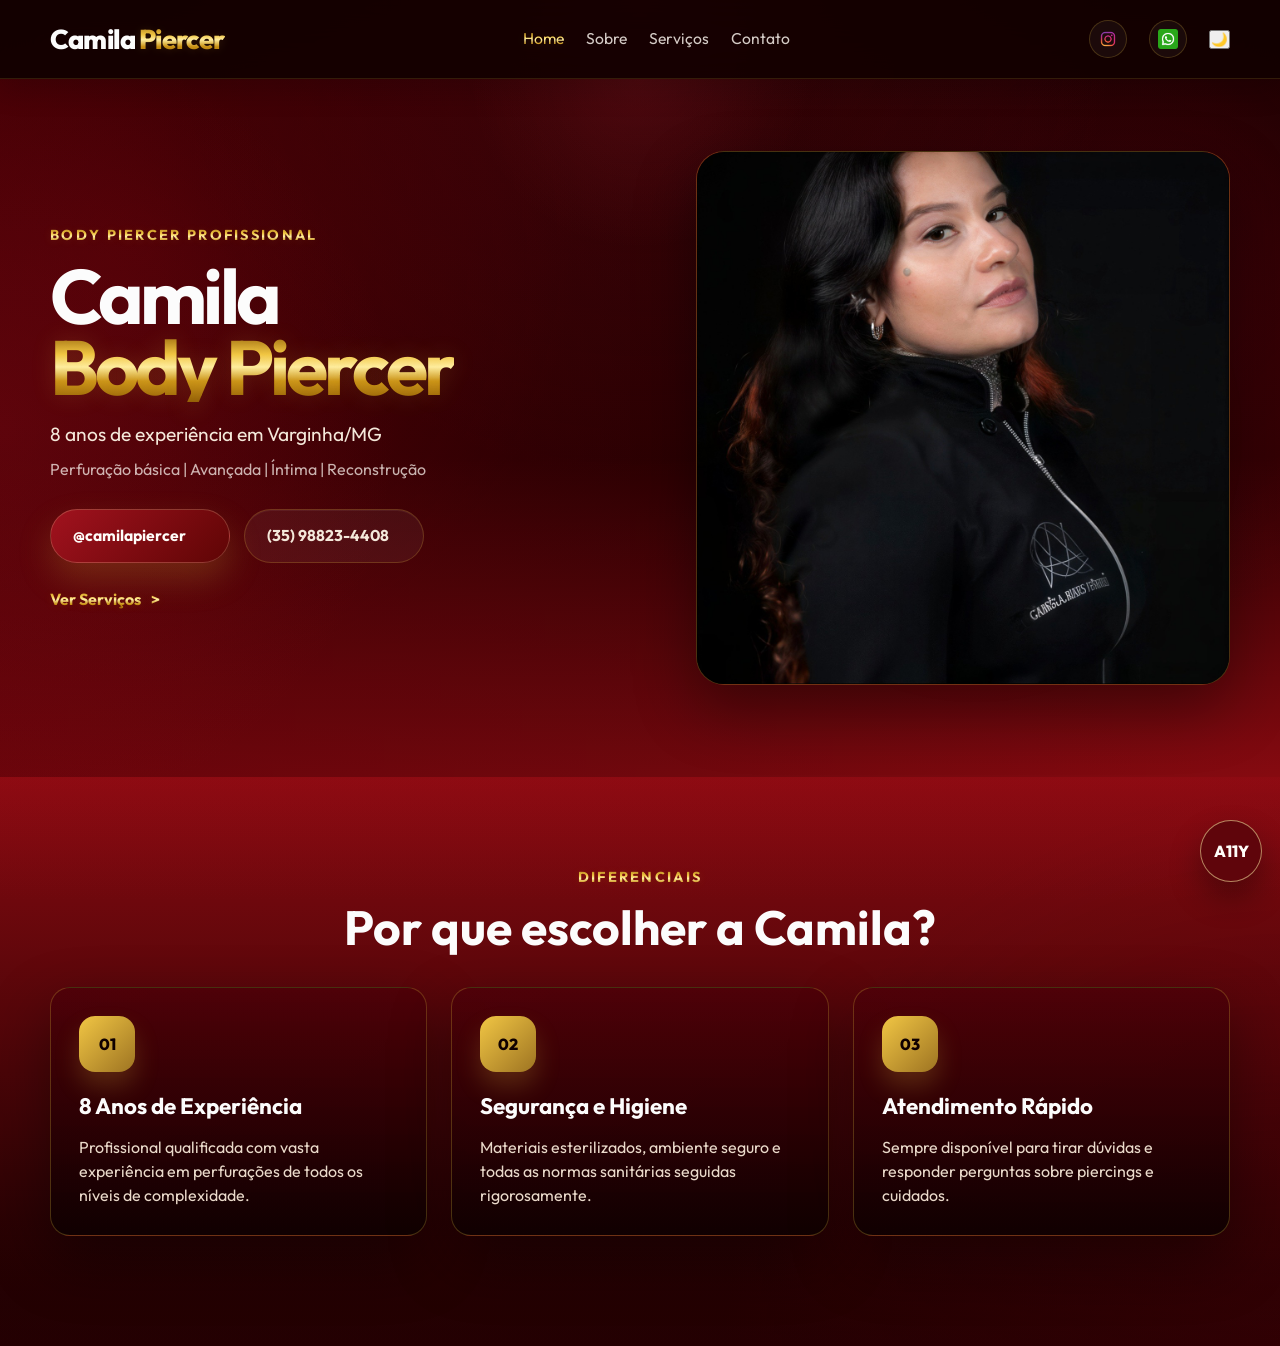
==== commit b85bbc95: "Arrumado o modo claro, e modificado a estrutura dos codigos para melhor visibilidade" ====
--- a/escritas HTML do projeto/index.html
+++ b/escritas HTML do projeto/index.html
@@ -7,6 +7,7 @@
 
     <link rel="preconnect" href="https://fonts.googleapis.com">
     <link rel="preconnect" href="https://fonts.gstatic.com" crossorigin>
+
     <link href="https://fonts.googleapis.com/css2?family=Outfit:wght@300;400;500;600;700;800&display=swap" rel="stylesheet">
     
     <link rel="stylesheet" href="style.css">
@@ -16,84 +17,136 @@
     <header class="site-header">
         <nav class="navbar container">
             <a class="brand" href="index.html">Camila <span>Piercer</span></a>
-
             <div class="nav-links">
                 <a class="active" href="index.html">Home</a>
                 <a href="sobre.html">Sobre</a>
                 <a href="Servicos.html">Serviços</a>
                 <a href="contato.html">Contato</a>
             </div>
-
             <div class="nav-socials">
                 <a href="https://www.instagram.com/camilapiercerr" aria-label="Instagram">
-                    <img src="../img/Instagram.png" alt="Instagram">
-                </a>
-
+                    <img src="../img/Instagram.png" alt="Instagram"></a>
                 <a href="https://api.whatsapp.com/send/?phone=5535988234408" aria-label="WhatsApp">
                     <img src="../img/whatsapp.png" alt="WhatsApp">
                 </a>
+                <button id="theme-toggle" class="theme-toggle" aria-label="Alternar tema">🌙</button>
             </div>
         </nav>
     </header>
 
     <main>
+
         <section class="hero section-band">
             <div class="container hero-grid">
+
                 <div class="hero-copy">
+
                     <p class="eyebrow">Body Piercer Profissional</p>
-                    <h1>Camila<br><span>Body Piercer</span></h1>
 
-                    <p class="hero-text">8 anos de experiência em Varginha/MG</p>
-                    <p class="hero-services">Perfuração básica | Avançada | Íntima | Reconstrução</p>
+                    <h1>
+                        Camila<br>
+                        <span>Body Piercer</span>
+                    </h1>
 
-                    <div class="hero-actions">
-                        <a class="btn btn-primary" href="https://www.instagram.com/camilapiercerr">@camilapiercer</a>
-                        <a class="btn btn-secondary" href="https://api.whatsapp.com/send/?phone=5535988234408">(35) 98823-4408</a>
-                    </div>
+                    <p class="hero-text">
+                        8 anos de experiência em Varginha/MG
+                    </p>
 
-                    <a class="link-arrow" href="Servicos.html">Ver Serviços</a>
+                    <p class="hero-services">
+                        Perfuração básica | Avançada | Íntima | Reconstrução
+                    </p>
+
+                <div class="hero-actions">
+                    <a class="btn btn-primary"href="https://www.instagram.com/camilapiercerr">@camilapiercer</a>
+                    <a class="btn btn-secondary" href="https://api.whatsapp.com/send/?phone=5535988234408">(35) 98823-4408</a>
                 </div>
 
-                <div class="hero-card">
-                    <div class="photo-frame">
-                        <img src="../img/Camila.jpeg" alt="Foto da Camila">
-                    </div>
-                </div>
+            <a class="link-arrow" href="Servicos.html">Ver Serviços</a>
+
             </div>
-        </section>
+              <div class="hero-card">
+                  <div class="photo-frame">
+                      <img src="../img/Camila.jpeg" alt="Foto da Camila">
+                 </div>
+             </div>
+         </div>
+    </section>
 
-        <section class="features">
+    <section class="features">
+
             <div class="container">
+
                 <div class="section-heading">
                     <p class="eyebrow">Diferenciais</p>
                     <h2>Por que escolher a Camila?</h2>
                 </div>
 
                 <div class="cards-grid">
+
                     <article class="info-card">
                         <div class="card-icon">01</div>
-                        <h3>8 Anos de Experiência</h3>
-                        <p>Profissional qualificada com vasta experiência em perfurações de todos os níveis de complexidade.</p>
+
+                    <h3>8 Anos de Experiência</h3>
+
+                    <p>Profissional qualificada com vasta experiência em perfurações de todos os níveis de complexidade.</p>
                     </article>
 
                     <article class="info-card">
                         <div class="card-icon">02</div>
+
                         <h3>Segurança e Higiene</h3>
-                        <p>Materiais esterilizados, ambiente seguro e todas as normas sanitárias seguidas rigorosamente.</p>
+
+                        <p>
+                            Materiais esterilizados, ambiente seguro e todas as normas sanitárias seguidas rigorosamente.
+                        </p>
                     </article>
 
                     <article class="info-card">
                         <div class="card-icon">03</div>
+
                         <h3>Atendimento Rápido</h3>
-                        <p>Sempre disponível para tirar dúvidas e responder perguntas sobre piercings e cuidados.</p>
+
+                        <p>
+                            Sempre disponível para tirar dúvidas e responder perguntas sobre piercings e cuidados.
+                        </p>
                     </article>
+
                 </div>
             </div>
         </section>
     </main>
+
     <script src="../arquivos de acessibilidade/recursos de acessiblidade.js"></script>
+
+    <script>
+
+        const themeButton = document.getElementById("theme-toggle");
+
+        // carregar tema salvo
+        const savedTheme = localStorage.getItem("theme");
+
+        if (savedTheme === "light") {
+            document.body.classList.add("light");
+            themeButton.textContent = "☀️";
+        }
+
+        themeButton.addEventListener("click", () => {
+
+            document.body.classList.toggle("light");
+
+            const isLight = document.body.classList.contains("light");
+
+            if (isLight) {
+                themeButton.textContent = "☀️";
+                localStorage.setItem("theme", "light");
+            } else {
+                themeButton.textContent = "🌙";
+                localStorage.setItem("theme", "dark");
+            }
+
+        });
+
+    </script>
+
 </body>
-</html>
-
-
-
+</html>
--- a/escritas HTML do projeto/style.css
+++ b/escritas HTML do projeto/style.css
@@ -5,17 +5,17 @@
 
 :root {
     --bg: #2b0002;
-    --bg-soft: #4b0307;
+    --bg-soft: hwb(357 4% 47%);
     --bg-deep: #100000;
     --surface: rgba(70, 0, 5, 0.78);
     --surface-strong: rgba(95, 3, 12, 0.9);
-    --text: #fff8f2;
+    --text: #fcfcfc;
     --muted: #ead9ca;
     --cream: #f4e8da;
     --white-soft: #fffdf9;
 
-    --primary: #8f0f19;
-    --primary-strong: #5f050b;
+    --primary: #8f0f0f;
+    --primary-strong: #5f0505;
     --primary-soft: #f1c644;
     --accent: #ffe08a;
     --gold-deep: #8f5b05;
@@ -903,5 +903,232 @@
     }
 }
 
-
-
+/* MODO CLARO - variaveis e ajustes para tema claro*/
+.light {
+    --bg: #ffffff;
+    --bg-soft: #f5f5f5;
+    --bg-deep: #eaeaea;
+
+    --surface: rgba(255, 255, 255, 0.8);
+    --surface-strong: rgba(240, 240, 240, 0.95);
+
+    --text: #1a1a1a;
+    --muted: #555555;
+    --cream: #333333;
+    --white-soft: #ffffff;
+
+    --primary: #f5aeae;
+    --primary-strong: #ffffff;
+    --primary-soft: #d4af37;
+    --accent: #b88a00;
+
+    --gold-deep: #8f5b05;
+    --gold-mid: #c99116;
+    --gold-light: #e6c200;
+
+    --accent-rose: #d96a76;
+    --primary-glow: rgba(212, 175, 55, 0.15);
+
+    --card-border: rgba(0, 0, 0, 0.1);
+    --shadow: 0 10px 30px rgba(0, 0, 0, 0.1);
+}
+
+
+.light body {
+    background:
+        radial-gradient(circle at top left, rgba(255, 161, 161, 0.35), transparent 26%),
+        radial-gradient(circle at 85% 15%, rgba(212, 175, 55, 0.12), transparent 18%),
+        radial-gradient(circle at bottom right, rgba(0, 0, 0, 0.04), transparent 24%),
+        linear-gradient(180deg, var(--bg) 0%, var(--bg-soft) 48%, var(--bg-deep) 100%);
+}
+
+
+.light .site-header {
+    background: rgba(255, 255, 255, 0.9);
+    border-bottom: 1px solid rgba(0,0,0,0.08);
+    backdrop-filter: none;
+}
+
+
+.light .nav-links a {
+    color: #333;
+}
+
+.light .nav-links a:hover {
+    color: var(--primary);
+}
+
+.light .nav-socials a {
+    background: rgba(0,0,0,0.05);
+    color: #333;
+}
+
+
+.light .hero-text {
+    color: #333;
+}
+
+.light .hero-services {
+    color: #555;
+}
+
+
+.light .info-card {
+    background: #ffffff;
+    color: #1a1a1a;
+}
+
+.light .card-surface {
+    background: #ffffff;
+}
+
+.light .servico-card {
+    background: #ffffff;
+    color: #1a1a1a;
+}
+
+
+.light .btn-secondary {
+    background: rgba(0,0,0,0.05);
+    color: #333;
+}
+
+.light .btn-primary {
+    box-shadow: none;
+}
+
+.light .photo-frame {
+    background: #ffffff;
+}
+
+.light .about-copy p,
+.light .info-card p,
+.light .servico-card p {
+    color: #555;
+}
+
+.light {
+    --text: #111;
+    --muted: #666;
+    --cream: #444;
+
+    --card-border: rgba(0,0,0,0.06);
+
+    --shadow:
+        0 10px 40px rgba(0,0,0,0.08);
+}
+
+
+/* FUNDO */
+.light body {
+    background: #f5f5f5;
+}
+
+
+/* REMOVE DEGRADES */
+.light .section-band::before,
+.light .features::before {
+    display: none;
+}
+
+
+/* HEADER */
+.light .site-header {
+    background: rgba(255,255,255,0.9);
+
+    border-bottom:
+        1px solid rgba(0,0,0,0.06);
+
+    backdrop-filter: blur(14px);
+}
+
+
+/* LINKS */
+.light .nav-links a {
+    color: #111;
+}
+
+
+/* HERO */
+.light .hero-text {
+    color: #222;
+}
+
+.light .hero-services {
+    color: #666;
+}
+
+
+/* FOTO */
+.light .photo-frame {
+
+    height: 640px;
+
+    background: #fff;
+
+    border-radius: 32px;
+
+    overflow: hidden;
+
+    border:
+        1px solid rgba(0,0,0,0.06);
+
+    box-shadow:
+        0 10px 40px rgba(0,0,0,0.08);
+}
+
+
+.light .photo-frame img {
+    width: 100%;
+    height: 100%;
+
+    object-fit: cover;
+
+    object-position: center top;
+}
+
+
+/* CARDS */
+.light .info-card {
+
+    background: #fff;
+
+    border:
+        1px solid rgba(0,0,0,0.05);
+
+    box-shadow:
+        0 8px 30px rgba(0,0,0,0.05);
+}
+
+
+/* SUPERFICIES */
+.light .card-surface {
+    background: #fff;
+}
+
+
+/* SERVICOS */
+.light .servico-card {
+    background: #fff;
+    color: #111;
+}
+
+
+/* TEXTO */
+.light .info-card p,
+.light .servico-card p,
+.light .about-copy p {
+    color: #666;
+}
+
+
+/* BOTAO SECUNDARIO */
+.light .btn-secondary {
+
+    background: #fff;
+
+    color: #111;
+
+    border:
+        1px solid rgba(0,0,0,0.08);
+}
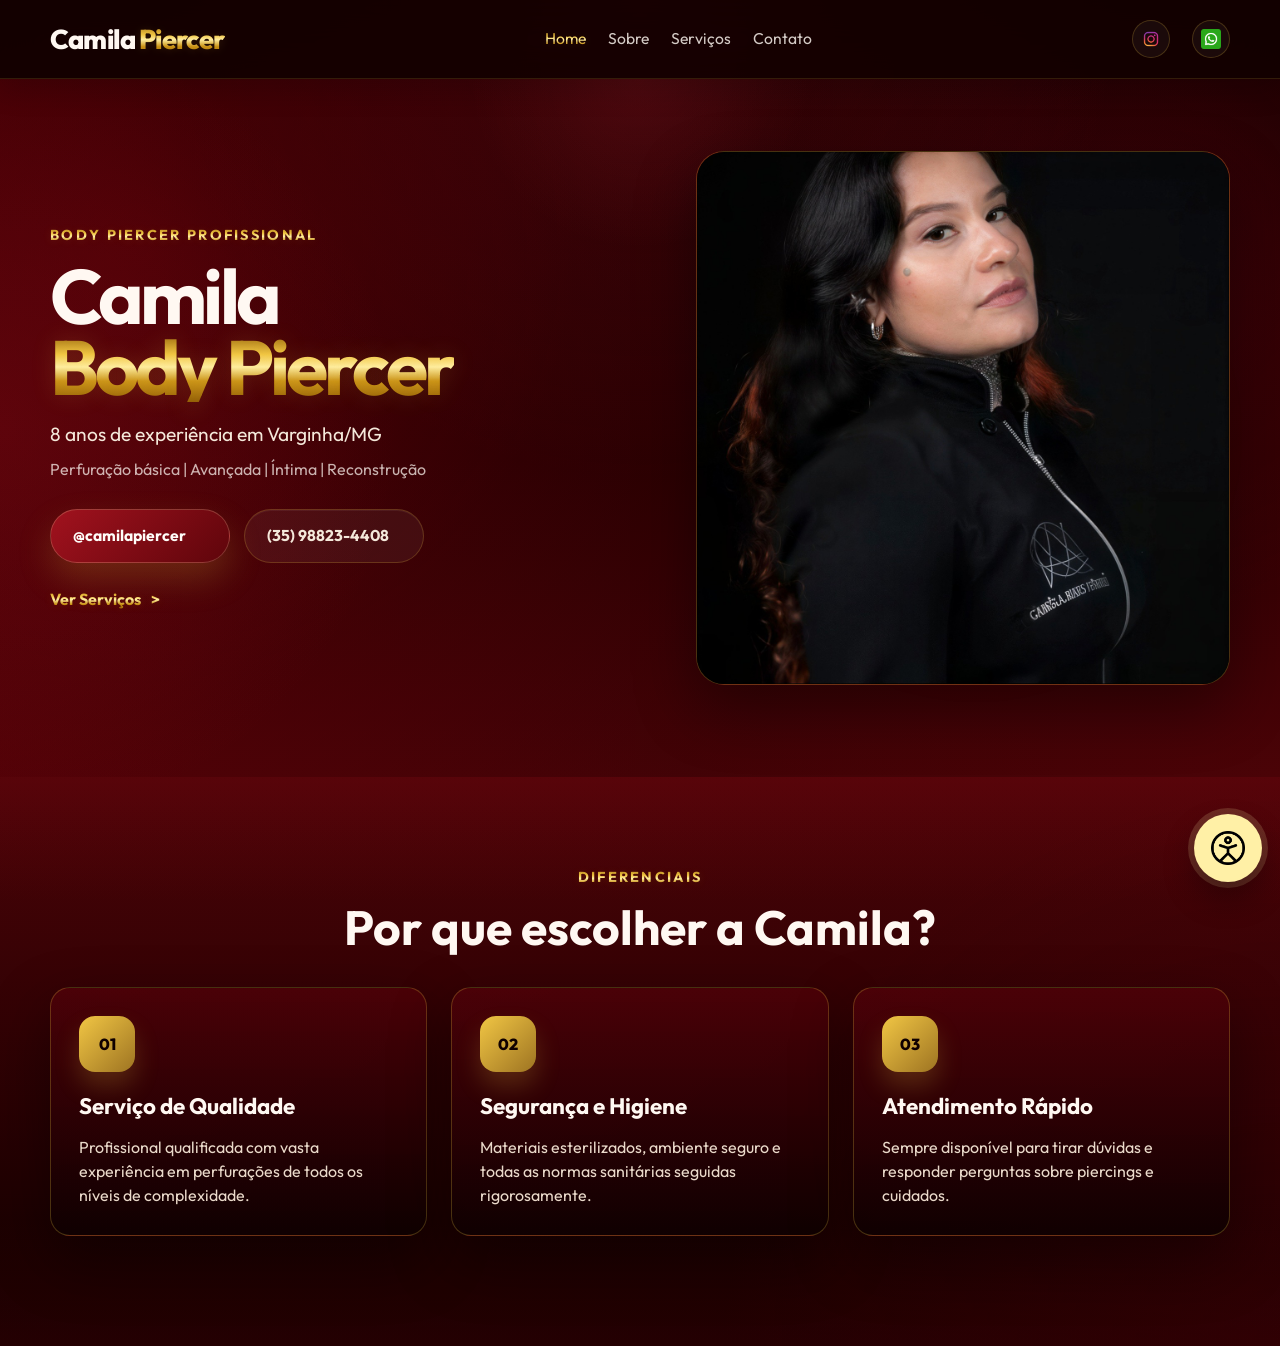
==== commit 09679f64: "Mudança no codigo e acessibilidade melhorada junto com pagina de contato adicionada" ====
--- a/escritas HTML do projeto/index.html
+++ b/escritas HTML do projeto/index.html
@@ -7,7 +7,6 @@
 
     <link rel="preconnect" href="https://fonts.googleapis.com">
     <link rel="preconnect" href="https://fonts.gstatic.com" crossorigin>
-
     <link href="https://fonts.googleapis.com/css2?family=Outfit:wght@300;400;500;600;700;800&display=swap" rel="stylesheet">
     
     <link rel="stylesheet" href="style.css">
@@ -17,136 +16,84 @@
     <header class="site-header">
         <nav class="navbar container">
             <a class="brand" href="index.html">Camila <span>Piercer</span></a>
+
             <div class="nav-links">
                 <a class="active" href="index.html">Home</a>
                 <a href="sobre.html">Sobre</a>
                 <a href="Servicos.html">Serviços</a>
                 <a href="contato.html">Contato</a>
             </div>
+
             <div class="nav-socials">
                 <a href="https://www.instagram.com/camilapiercerr" aria-label="Instagram">
-                    <img src="../img/Instagram.png" alt="Instagram"></a>
+                    <img src="../img/Instagram.png" alt="Instagram">
+                </a>
+
                 <a href="https://api.whatsapp.com/send/?phone=5535988234408" aria-label="WhatsApp">
                     <img src="../img/whatsapp.png" alt="WhatsApp">
                 </a>
-                <button id="theme-toggle" class="theme-toggle" aria-label="Alternar tema">🌙</button>
             </div>
         </nav>
     </header>
 
     <main>
-
         <section class="hero section-band">
             <div class="container hero-grid">
+                <div class="hero-copy">
+                    <p class="eyebrow">Body Piercer Profissional</p>
+                    <h1>Camila<br><span>Body Piercer</span></h1>
 
-                <div class="hero-copy">
+                    <p class="hero-text">8 anos de experiência em Varginha/MG</p>
+                    <p class="hero-services">Perfuração básica | Avançada | Íntima | Reconstrução</p>
 
-                    <p class="eyebrow">Body Piercer Profissional</p>
+                    <div class="hero-actions">
+                        <a class="btn btn-primary" href="https://www.instagram.com/camilapiercerr">@camilapiercer</a>
+                        <a class="btn btn-secondary" href="https://api.whatsapp.com/send/?phone=5535988234408">(35) 98823-4408</a>
+                    </div>
 
-                    <h1>
-                        Camila<br>
-                        <span>Body Piercer</span>
-                    </h1>
-
-                    <p class="hero-text">
-                        8 anos de experiência em Varginha/MG
-                    </p>
-
-                    <p class="hero-services">
-                        Perfuração básica | Avançada | Íntima | Reconstrução
-                    </p>
-
-                <div class="hero-actions">
-                    <a class="btn btn-primary"href="https://www.instagram.com/camilapiercerr">@camilapiercer</a>
-                    <a class="btn btn-secondary" href="https://api.whatsapp.com/send/?phone=5535988234408">(35) 98823-4408</a>
+                    <a class="link-arrow" href="Servicos.html">Ver Serviços</a>
                 </div>
 
-            <a class="link-arrow" href="Servicos.html">Ver Serviços</a>
+                <div class="hero-card">
+                    <div class="photo-frame">
+                        <img src="../img/Camila.jpeg" alt="Foto da Camila">
+                    </div>
+                </div>
+            </div>
+        </section>
 
-            </div>
-              <div class="hero-card">
-                  <div class="photo-frame">
-                      <img src="../img/Camila.jpeg" alt="Foto da Camila">
-                 </div>
-             </div>
-         </div>
-    </section>
-
-    <section class="features">
-
+        <section class="features">
             <div class="container">
-
                 <div class="section-heading">
                     <p class="eyebrow">Diferenciais</p>
                     <h2>Por que escolher a Camila?</h2>
                 </div>
 
                 <div class="cards-grid">
-
                     <article class="info-card">
                         <div class="card-icon">01</div>
-
-                    <h3>8 Anos de Experiência</h3>
-
-                    <p>Profissional qualificada com vasta experiência em perfurações de todos os níveis de complexidade.</p>
+                        <h3>Serviço de Qualidade</h3>
+                        <p>Profissional qualificada com vasta experiência em perfurações de todos os níveis de complexidade.</p>
                     </article>
 
                     <article class="info-card">
                         <div class="card-icon">02</div>
-
                         <h3>Segurança e Higiene</h3>
-
-                        <p>
-                            Materiais esterilizados, ambiente seguro e todas as normas sanitárias seguidas rigorosamente.
-                        </p>
+                        <p>Materiais esterilizados, ambiente seguro e todas as normas sanitárias seguidas rigorosamente.</p>
                     </article>
 
                     <article class="info-card">
                         <div class="card-icon">03</div>
-
                         <h3>Atendimento Rápido</h3>
-
-                        <p>
-                            Sempre disponível para tirar dúvidas e responder perguntas sobre piercings e cuidados.
-                        </p>
+                        <p>Sempre disponível para tirar dúvidas e responder perguntas sobre piercings e cuidados.</p>
                     </article>
-
                 </div>
             </div>
         </section>
     </main>
+    <script src="../arquivos de acessibilidade/recursos de acessiblidade.js"></script>
+</body>
+</html>
 
-    <script src="../arquivos de acessibilidade/recursos de acessiblidade.js"></script>
 
-    <script>
 
-        const themeButton = document.getElementById("theme-toggle");
-
-        // carregar tema salvo
-        const savedTheme = localStorage.getItem("theme");
-
-        if (savedTheme === "light") {
-            document.body.classList.add("light");
-            themeButton.textContent = "☀️";
-        }
-
-        themeButton.addEventListener("click", () => {
-
-            document.body.classList.toggle("light");
-
-            const isLight = document.body.classList.contains("light");
-
-            if (isLight) {
-                themeButton.textContent = "☀️";
-                localStorage.setItem("theme", "light");
-            } else {
-                themeButton.textContent = "🌙";
-                localStorage.setItem("theme", "dark");
-            }
-
-        });
-
-    </script>
-
-</body>
-</html>
--- a/escritas HTML do projeto/style.css
+++ b/escritas HTML do projeto/style.css
@@ -5,17 +5,17 @@
 
 :root {
     --bg: #2b0002;
-    --bg-soft: hwb(357 4% 47%);
+    --bg-soft: #4b0307;
     --bg-deep: #100000;
     --surface: rgba(70, 0, 5, 0.78);
     --surface-strong: rgba(95, 3, 12, 0.9);
-    --text: #fcfcfc;
+    --text: #fff8f2;
     --muted: #ead9ca;
     --cream: #f4e8da;
     --white-soft: #fffdf9;
 
-    --primary: #8f0f0f;
-    --primary-strong: #5f0505;
+    --primary: #8f0f19;
+    --primary-strong: #5f050b;
     --primary-soft: #f1c644;
     --accent: #ffe08a;
     --gold-deep: #8f5b05;
@@ -66,6 +66,12 @@
     text-decoration: none;
 }
 
+a:focus-visible,
+button:focus-visible {
+    outline: 3px solid var(--accent);
+    outline-offset: 4px;
+}
+
 .container {
     width: min(calc(100% - 32px), var(--container));
     margin: 0 auto;
@@ -457,6 +463,14 @@
     min-height: 520px;
 }
 
+.about-photo img {
+    width: 100%;
+    height: 100%;
+    min-height: inherit;
+    object-fit: cover;
+    object-position: center;
+}
+
 .about-placeholder {
     position: absolute;
 }
@@ -520,43 +534,174 @@
     gap: 24px;
 }
 
+.contact-form {
+    display: grid;
+    gap: 16px;
+    margin-top: 28px;
+}
+
+.contact-form label {
+    display: grid;
+    gap: 8px;
+    color: var(--cream);
+    font-weight: 700;
+    text-align: left;
+}
+
+.contact-service-field {
+    display: grid;
+    gap: 10px;
+    border: 0;
+    color: var(--cream);
+    text-align: left;
+}
+
+.contact-service-field legend {
+    margin-bottom: 8px;
+    font-weight: 700;
+}
+
+.service-picker {
+    display: grid;
+    grid-template-columns: repeat(2, minmax(0, 1fr));
+    gap: 10px;
+}
+
+.service-picker button {
+    min-height: 48px;
+    border: 1px solid rgba(212, 175, 55, 0.28);
+    border-radius: 14px;
+    padding: 12px 14px;
+    color: var(--cream);
+    background:
+        linear-gradient(180deg, rgba(255, 255, 255, 0.08), rgba(255, 255, 255, 0.03)),
+        rgba(255, 255, 255, 0.04);
+    font: inherit;
+    font-weight: 700;
+    text-align: left;
+    cursor: pointer;
+    transition: transform 0.2s ease, border-color 0.2s ease, background 0.2s ease, color 0.2s ease;
+}
+
+.service-picker button:hover {
+    transform: translateY(-2px);
+    border-color: rgba(255, 240, 166, 0.52);
+}
+
+.service-picker button.is-selected {
+    color: #100000;
+    background: linear-gradient(135deg, var(--gold-light), var(--primary-soft));
+    border-color: rgba(255, 255, 255, 0.72);
+    box-shadow: 0 12px 26px rgba(212, 175, 55, 0.22);
+}
+
+.contact-form input,
+.contact-form select,
+.contact-form textarea {
+    width: 100%;
+    border: 1px solid rgba(212, 175, 55, 0.28);
+    border-radius: 14px;
+    padding: 13px 14px;
+    color: var(--text);
+    background: rgba(255, 255, 255, 0.06);
+    font: inherit;
+    outline: none;
+}
+
+.contact-form textarea {
+    resize: vertical;
+}
+
+.contact-form input:focus,
+.contact-form select:focus,
+.contact-form textarea:focus {
+    border-color: var(--accent);
+    box-shadow: 0 0 0 3px rgba(255, 224, 138, 0.18);
+}
+
+.contact-form-status {
+    min-height: 22px;
+    color: var(--accent);
+    font-size: 0.95rem;
+    font-weight: 700;
+}
+
+.contact-form-status.is-error {
+    color: #ffb4b4;
+}
+
 
 /* =========================================================
    PAGINA SERVICOS
    Arquivo: Servicos.html
    ========================================================= */
 
-.servicos {
+.services-hero {
     position: relative;
-    padding: 70px 0 34px;
-    text-align: center;
-}
-
-.servicos-card {
-    width: min(calc(100% - 32px), 780px);
-    margin: 0 auto;
-}
-
-.card.pequeno {
+    padding: 82px 0 74px;
+}
+
+.services-hero-grid {
+    position: relative;
+    z-index: 1;
+    display: grid;
+    grid-template-columns: 1.15fr 0.85fr;
+    align-items: center;
+    gap: 34px;
+}
+
+.services-hero-copy h1 {
+    max-width: 720px;
+    margin-bottom: 18px;
+    font-size: clamp(2.7rem, 5vw, 5rem);
+    line-height: 0.98;
+    letter-spacing: -0.04em;
+}
+
+.services-hero-copy p:not(.eyebrow) {
+    max-width: 660px;
+    color: rgba(244, 232, 218, 0.86);
+    font-size: 1.12rem;
+}
+
+.services-hero-actions {
+    display: flex;
+    flex-wrap: wrap;
+    gap: 14px;
+    margin-top: 28px;
+}
+
+.services-highlight {
     padding: 34px;
-    border: 1px solid var(--card-border);
-    border-radius: var(--radius-lg);
-    background: linear-gradient(180deg, rgba(86, 0, 7, 0.88) 0%, rgba(18, 0, 1, 0.98) 100%);
-    box-shadow: var(--shadow);
-}
-
-.card.pequeno h1 {
-    margin-bottom: 12px;
-    font-size: clamp(2.4rem, 5vw, 4rem);
-}
-
-.card.pequeno p {
+}
+
+.services-highlight span {
+    display: block;
+    margin-bottom: 8px;
+    color: var(--accent);
+    font-size: clamp(4rem, 8vw, 6rem);
+    font-weight: 800;
+    line-height: 0.9;
+}
+
+.services-highlight strong {
+    display: block;
+    margin-bottom: 14px;
+    font-size: 1.5rem;
+}
+
+.services-highlight p {
     color: var(--muted);
-    font-size: 1.08rem;
-}
+    font-size: 1rem;
+}
+
+.services-intro {
+    padding: 74px 0 0;
+}
+
 .servicos-lista {
     max-width: 1100px;
-    margin: 60px auto;
+    margin: 34px auto 70px;
     padding: 0 20px;
 
     display: grid;
@@ -565,29 +710,55 @@
 }
 
 .servico-card {
-    background-color: #fff8f0;
-    border: 1px solid #d4af37;
-    border-radius: 18px;
+    position: relative;
+    overflow: hidden;
+    min-height: 360px;
     padding: 28px;
-
-    box-shadow: 0 8px 25px rgba(0, 0, 0, 0.08);
-    transition: 0.3s ease;
+    border: 1px solid var(--card-border);
+    border-radius: var(--radius-md);
+    background:
+        linear-gradient(180deg, rgba(76, 1, 8, 0.9) 0%, rgba(16, 0, 1, 0.98) 100%),
+        radial-gradient(circle at top right, rgba(255, 224, 138, 0.15), transparent 34%);
+    box-shadow: var(--shadow);
+    transition: transform 0.28s ease, border-color 0.28s ease, box-shadow 0.28s ease;
+}
+
+.servico-card::before {
+    content: "";
+    position: absolute;
+    inset: 0 0 auto;
+    height: 4px;
+    background: linear-gradient(90deg, var(--gold-deep), var(--gold-light), var(--gold-mid));
 }
 
 .servico-card:hover {
     transform: translateY(-8px);
-    box-shadow: 0 12px 35px rgba(0, 0, 0, 0.15);
+    border-color: rgba(255, 240, 166, 0.42);
+    box-shadow: 0 30px 70px rgba(0, 0, 0, 0.32);
+}
+
+.servico-tag {
+    display: inline-flex;
+    margin-bottom: 18px;
+    padding: 7px 11px;
+    border: 1px solid rgba(255, 240, 166, 0.28);
+    border-radius: 999px;
+    color: var(--accent);
+    background: rgba(255, 255, 255, 0.05);
+    font-size: 0.78rem;
+    font-weight: 800;
+    text-transform: uppercase;
 }
 
 .servico-card h3 {
-    color: #4b0f1e;
-    font-size: 24px;
+    color: var(--text);
+    font-size: 1.65rem;
     margin-bottom: 12px;
 }
 
 .servico-card p {
-    color: #5c4a3d;
-    font-size: 16px;
+    color: var(--muted);
+    font-size: 1rem;
     margin-bottom: 18px;
     line-height: 1.5;
 }
@@ -599,23 +770,226 @@
 }
 
 .servico-card li {
-    color: #3b2b26;
+    color: rgba(255, 248, 242, 0.84);
     margin-bottom: 10px;
     padding-left: 22px;
     position: relative;
 }
 
 .servico-card li::before {
-    content: "✦";
-    color: #d4af37;
+    content: "";
+    width: 8px;
+    height: 8px;
+    border-radius: 50%;
+    background: var(--accent);
     position: absolute;
     left: 0;
+    top: 0.58em;
+}
+
+.servico-card a {
+    display: inline-flex;
+    margin-top: 16px;
+    color: var(--accent);
+    font-weight: 800;
+}
+
+.catalog-section {
+    padding: 18px 0 86px;
+}
+
+.catalog-grid {
+    display: grid;
+    grid-template-columns: repeat(3, minmax(0, 1fr));
+    gap: 22px;
+}
+
+.catalog-card {
+    overflow: hidden;
+    border: 1px solid var(--card-border);
+    border-radius: var(--radius-md);
+    background:
+        linear-gradient(180deg, rgba(76, 1, 8, 0.86) 0%, rgba(16, 0, 1, 0.98) 100%),
+        radial-gradient(circle at top, rgba(255, 224, 138, 0.12), transparent 32%);
+    box-shadow: var(--shadow);
+    transition: transform 0.26s ease, border-color 0.26s ease;
+}
+
+.catalog-card:hover {
+    transform: translateY(-6px);
+    border-color: rgba(255, 240, 166, 0.42);
+}
+
+.catalog-visual {
+    position: relative;
+    min-height: 190px;
+    display: grid;
+    place-items: center;
+    background:
+        radial-gradient(circle at center, rgba(255, 240, 166, 0.13), transparent 36%),
+        linear-gradient(135deg, rgba(255, 255, 255, 0.07), rgba(255, 255, 255, 0.01));
+}
+
+.catalog-visual::before {
+    content: "";
+    display: block;
+    width: 102px;
+    height: 136px;
+    border: 3px solid rgba(255, 240, 166, 0.62);
+    background: rgba(255, 255, 255, 0.04);
+}
+
+.catalog-ear::before {
+    border-radius: 62% 42% 58% 46%;
+    box-shadow: inset -18px -8px 0 rgba(255, 240, 166, 0.08);
+}
+
+.catalog-nose::before {
+    width: 118px;
+    height: 126px;
+    border-radius: 56% 44% 48% 58%;
+    clip-path: polygon(34% 0, 82% 56%, 58% 100%, 14% 54%);
+}
+
+.catalog-brow::before {
+    width: 148px;
+    height: 70px;
+    border-radius: 999px 999px 18px 18px;
+    clip-path: polygon(0 58%, 22% 22%, 58% 10%, 100% 28%, 94% 56%, 55% 42%, 20% 48%);
+}
+
+.piercing-point {
+    position: absolute;
+    width: 17px;
+    height: 17px;
+    border: 3px solid #fffdf9;
+    border-radius: 50%;
+    background: var(--accent);
+    box-shadow: 0 0 0 7px rgba(255, 224, 138, 0.16), 0 10px 24px rgba(0, 0, 0, 0.28);
+}
+
+.point-helix {
+    top: 45px;
+    left: 54%;
+}
+
+.point-tragus {
+    top: 96px;
+    left: 46%;
+}
+
+.point-conch {
+    top: 105px;
+    left: 55%;
+}
+
+.point-nostril {
+    top: 98px;
+    left: 58%;
+}
+
+.point-septum {
+    top: 118px;
+    left: 50%;
+}
+
+.point-brow {
+    top: 78px;
+    left: 57%;
+}
+
+.catalog-content {
+    padding: 24px;
+}
+
+.catalog-category {
+    display: inline-flex;
+    margin-bottom: 10px;
+    color: var(--accent);
+    font-size: 0.78rem;
+    font-weight: 800;
+    text-transform: uppercase;
+}
+
+.catalog-content h3 {
+    margin-bottom: 10px;
+    font-size: 1.45rem;
+}
+
+.catalog-content p {
+    min-height: 72px;
+    color: var(--muted);
+}
+
+.catalog-content dl {
+    display: grid;
+    grid-template-columns: repeat(2, minmax(0, 1fr));
+    gap: 10px;
+    margin: 18px 0;
+}
+
+.catalog-content dl div {
+    padding: 10px;
+    border: 1px solid rgba(212, 175, 55, 0.18);
+    border-radius: 12px;
+    background: rgba(255, 255, 255, 0.04);
+}
+
+.catalog-content dt {
+    color: rgba(255, 248, 242, 0.62);
+    font-size: 0.76rem;
+    font-weight: 700;
+    text-transform: uppercase;
+}
+
+.catalog-content dd {
+    color: var(--text);
+    font-weight: 800;
+}
+
+.catalog-content a {
+    display: inline-flex;
+    color: var(--accent);
+    font-weight: 800;
+}
+
+.services-care {
+    padding: 10px 0 110px;
+}
+
+.services-care-grid {
+    display: grid;
+    grid-template-columns: repeat(3, 1fr);
+    gap: 20px;
+}
+
+.services-care article {
+    padding: 24px;
+    border: 1px solid rgba(212, 175, 55, 0.18);
+    border-radius: var(--radius-md);
+    background: rgba(255, 255, 255, 0.04);
+}
+
+.services-care span {
+    color: var(--accent);
+    font-weight: 800;
+}
+
+.services-care h3 {
+    margin: 8px 0;
+    font-size: 1.25rem;
+}
+
+.services-care p {
+    color: var(--muted);
 }
 
 /* RESPONSIVO */
 
 @media (max-width: 768px) {
-    .servicos-lista {
+    .servicos-lista,
+    .catalog-grid,
+    .services-care-grid {
         grid-template-columns: 1fr;
     }
 }
@@ -635,16 +1009,19 @@
     .hero-grid,
     .cards-grid,
     .about-grid,
-    .contact-grid {
+    .contact-grid,
+    .services-hero-grid {
         grid-template-columns: 1fr;
     }
 
-    .hero-copy {
+    .hero-copy,
+    .services-hero-copy {
         max-width: none;
         text-align: center;
     }
 
-    .hero-actions {
+    .hero-actions,
+    .services-hero-actions {
         justify-content: center;
     }
 
@@ -671,6 +1048,10 @@
 
     .contact-actions {
         justify-content: center;
+    }
+
+    .catalog-grid {
+        grid-template-columns: repeat(2, minmax(0, 1fr));
     }
 }
 
@@ -706,6 +1087,14 @@
     .contact-panel {
         padding: 26px;
     }
+
+    .service-picker {
+        grid-template-columns: 1fr;
+    }
+
+    .catalog-grid {
+        grid-template-columns: 1fr;
+    }
 }
 
 /* =========================================================
@@ -717,8 +1106,19 @@
     --a11y-font-scale: 100%;
 }
 
-body {
+html {
     font-size: var(--a11y-font-scale);
+}
+
+.sr-only {
+    position: absolute;
+    width: 1px;
+    height: 1px;
+    padding: 0;
+    overflow: hidden;
+    clip: rect(0, 0, 0, 0);
+    white-space: nowrap;
+    border: 0;
 }
 
 .skip-link {
@@ -763,10 +1163,47 @@
 }
 
 .a11y-open-button {
-    width: 62px;
-    height: 62px;
+    position: relative;
+    width: 68px;
+    height: 68px;
     border-radius: 50%;
-    box-shadow: 0 16px 32px rgba(0, 0, 0, 0.32);
+    display: grid;
+    place-items: center;
+    background: #fff0a6;
+    box-shadow: 0 16px 32px rgba(0, 0, 0, 0.32), 0 0 0 6px rgba(255, 240, 166, 0.16);
+}
+
+.a11y-open-button::before {
+    content: "Acessibilidade";
+    position: absolute;
+    right: calc(100% + 10px);
+    top: 50%;
+    width: max-content;
+    max-width: 190px;
+    padding: 8px 12px;
+    border: 1px solid rgba(255, 240, 166, 0.42);
+    border-radius: 10px;
+    color: var(--white-soft);
+    background: rgba(18, 0, 1, 0.96);
+    font-size: 0.86rem;
+    font-weight: 800;
+    line-height: 1.15;
+    opacity: 0;
+    pointer-events: none;
+    transform: translate(8px, -50%);
+    transition: opacity 0.2s ease, transform 0.2s ease;
+}
+
+.a11y-open-button:hover::before,
+.a11y-open-button:focus-visible::before {
+    opacity: 1;
+    transform: translate(0, -50%);
+}
+
+.a11y-open-button img {
+    width: 34px;
+    height: 34px;
+    object-fit: contain;
 }
 
 .a11y-panel {
@@ -779,7 +1216,8 @@
 }
 
 .a11y-panel-header,
-.a11y-font-controls {
+.a11y-font-controls,
+.a11y-theme-controls {
     display: flex;
     align-items: center;
     justify-content: space-between;
@@ -805,6 +1243,7 @@
 }
 
 .a11y-font-controls button,
+.a11y-theme-controls button,
 .a11y-panel > button {
     min-height: 42px;
     border-radius: 10px;
@@ -818,6 +1257,15 @@
     min-width: 62px;
     text-align: center;
     font-weight: 800;
+}
+
+.a11y-theme-controls {
+    margin-bottom: 10px;
+}
+
+.a11y-theme-controls button {
+    flex: 1;
+    padding: 10px;
 }
 
 .a11y-panel > button {
@@ -825,6 +1273,18 @@
     margin-top: 8px;
     padding: 10px 12px;
     text-align: left;
+}
+
+.a11y-voice-status {
+    margin-top: 10px;
+    color: rgba(255, 248, 242, 0.78);
+    font-size: 0.84rem;
+    line-height: 1.35;
+}
+
+.a11y-voice-status.is-error {
+    color: #fff0a6;
+    font-weight: 700;
 }
 
 .a11y-panel button:hover,
@@ -846,8 +1306,29 @@
 }
 
 .a11y-dyslexia-font body {
-    font-family: Arial, Verdana, sans-serif;
-    letter-spacing: 0.02em;
+    font-family: Verdana, Arial, Helvetica, sans-serif;
+    letter-spacing: 0;
+    line-height: 1.75;
+    word-spacing: 0.12em;
+}
+
+.a11y-dyslexia-font p,
+.a11y-dyslexia-font li,
+.a11y-dyslexia-font a,
+.a11y-dyslexia-font button {
+    font-weight: 500;
+}
+
+.a11y-dyslexia-font h1,
+.a11y-dyslexia-font h2,
+.a11y-dyslexia-font h3,
+.a11y-dyslexia-font .brand {
+    letter-spacing: 0;
+    line-height: 1.18;
+}
+
+.a11y-dyslexia-font .hero h1 {
+    line-height: 1.08;
 }
 
 .a11y-underlined-links a {
@@ -855,21 +1336,195 @@
     text-underline-offset: 0.22em;
 }
 
+.a11y-light-mode {
+    --bg: #fff4ea;
+    --bg-soft: #f6dfcb;
+    --bg-deep: #fffaf5;
+    --surface: rgba(255, 250, 245, 0.92);
+    --surface-strong: rgba(255, 255, 255, 0.96);
+    --text: #2b0002;
+    --muted: #5f3430;
+    --cream: #3b1517;
+    --white-soft: #2b0002;
+    --primary: #8f0f19;
+    --primary-strong: #6e0710;
+    --primary-soft: #b97908;
+    --accent: #8f0f19;
+    --gold-deep: #6f4705;
+    --gold-mid: #9d6908;
+    --gold-light: #7c5206;
+    --card-border: rgba(143, 15, 25, 0.22);
+    --shadow: 0 18px 42px rgba(70, 0, 5, 0.13);
+    background: #fffaf5;
+}
+
+.a11y-light-mode body {
+    color: var(--text);
+    background:
+        radial-gradient(circle at 50% 0%, rgba(255, 224, 195, 0.68), transparent 34%),
+        radial-gradient(circle at 12% 22%, rgba(255, 235, 210, 0.74), transparent 28%),
+        linear-gradient(180deg, #fffaf5 0%, #fff0e3 44%, #f8dfca 72%, #fffaf5 100%);
+}
+
+.a11y-light-mode .site-header {
+    background: rgba(255, 250, 245, 0.92);
+    border-bottom-color: rgba(143, 15, 25, 0.18);
+}
+
+.a11y-light-mode .nav-links a {
+    color: rgba(43, 0, 2, 0.78);
+}
+
+.a11y-light-mode .nav-links a:hover,
+.a11y-light-mode .nav-socials a:hover {
+    color: var(--primary);
+}
+
+.a11y-light-mode .nav-socials a {
+    border-color: rgba(143, 15, 25, 0.22);
+    background: rgba(255, 255, 255, 0.7);
+}
+
+.a11y-light-mode .section-band::before {
+    background:
+        radial-gradient(circle at left center, rgba(185, 121, 8, 0.13), transparent 30%),
+        linear-gradient(90deg, rgba(255, 235, 212, 0.8) 0%, rgba(255, 250, 245, 0.52) 54%, rgba(255, 250, 245, 0) 100%);
+}
+
+.a11y-light-mode .card-surface,
+.a11y-light-mode .info-card,
+.a11y-light-mode .card.pequeno,
+.a11y-light-mode .a11y-panel {
+    background: linear-gradient(180deg, rgba(255, 250, 245, 0.96), rgba(255, 240, 226, 0.98));
+    border-color: var(--card-border);
+    box-shadow: var(--shadow);
+}
+
+.a11y-light-mode .servico-card {
+    background: linear-gradient(180deg, rgba(255, 250, 245, 0.96), rgba(255, 240, 226, 0.98));
+    border-color: rgba(143, 15, 25, 0.22);
+    box-shadow: var(--shadow);
+}
+
+.a11y-light-mode .catalog-card,
+.a11y-light-mode .catalog-content dl div {
+    background: linear-gradient(180deg, rgba(255, 250, 245, 0.96), rgba(255, 240, 226, 0.98));
+    border-color: rgba(143, 15, 25, 0.2);
+}
+
+.a11y-light-mode .catalog-visual {
+    background:
+        radial-gradient(circle at center, rgba(143, 15, 25, 0.1), transparent 36%),
+        linear-gradient(135deg, rgba(255, 255, 255, 0.78), rgba(255, 235, 215, 0.5));
+}
+
+.a11y-light-mode .catalog-content p,
+.a11y-light-mode .catalog-content dt {
+    color: var(--muted);
+}
+
+.a11y-light-mode .catalog-content dd {
+    color: var(--text);
+}
+
+.a11y-light-mode .info-card p,
+.a11y-light-mode .about-copy p,
+.a11y-light-mode .contact-panel p:not(.eyebrow),
+.a11y-light-mode .hero-services,
+.a11y-light-mode .compact-hero p:not(.eyebrow),
+.a11y-light-mode .card.pequeno p {
+    color: var(--muted);
+}
+
+.a11y-light-mode .servico-card h3 {
+    color: #4b0f1e;
+}
+
+.a11y-light-mode .servico-card p,
+.a11y-light-mode .servico-card li {
+    color: #44211f;
+}
+
+.a11y-light-mode .btn-primary {
+    color: #fffdf9;
+}
+
+.a11y-light-mode .btn-secondary {
+    color: var(--primary-strong);
+    background: rgba(255, 255, 255, 0.78);
+    border-color: rgba(143, 15, 25, 0.26);
+}
+
+.a11y-light-mode .contact-form input,
+.a11y-light-mode .contact-form select,
+.a11y-light-mode .contact-form textarea {
+    color: var(--text);
+    background: rgba(255, 255, 255, 0.86);
+    border-color: rgba(143, 15, 25, 0.2);
+}
+
+.a11y-light-mode .service-picker button {
+    color: var(--primary-strong);
+    background: rgba(255, 255, 255, 0.78);
+    border-color: rgba(143, 15, 25, 0.2);
+}
+
+.a11y-light-mode .service-picker button.is-selected {
+    color: #fffdf9;
+    background: linear-gradient(135deg, #a1121e, #6e0710);
+}
+
+.a11y-light-mode .a11y-open-button,
+.a11y-light-mode .a11y-panel button {
+    color: #fffdf9;
+    background: #7d0a13;
+}
+
+.a11y-light-mode .a11y-open-button {
+    background: #fff0a6;
+}
+
+.a11y-light-mode .a11y-panel button.is-active {
+    color: #2b0002;
+    background: #fff0a6;
+}
+
+.a11y-light-mode .a11y-voice-status {
+    color: rgba(43, 0, 2, 0.72);
+}
+
+.a11y-light-mode .a11y-voice-status.is-error {
+    color: #7d0a13;
+}
+
 .a11y-high-contrast body {
     color: #ffffff;
-    background: #000000;
+    background: #000000 !important;
 }
 
 .a11y-high-contrast body,
 .a11y-high-contrast .site-header,
+.a11y-high-contrast .section-band,
+.a11y-high-contrast .features,
+.a11y-high-contrast .services-care article,
+.a11y-high-contrast .catalog-card,
+.a11y-high-contrast .catalog-content dl div,
 .a11y-high-contrast .card-surface,
 .a11y-high-contrast .info-card,
 .a11y-high-contrast .servico-card,
 .a11y-high-contrast .contact-panel,
+.a11y-high-contrast .card.pequeno,
 .a11y-high-contrast .a11y-panel {
     background: #000000 !important;
+    background-image: none !important;
     border-color: #ffffff !important;
     box-shadow: none !important;
+}
+
+.a11y-high-contrast .section-band::before,
+.a11y-high-contrast .features::before,
+.a11y-high-contrast .hero-card::before {
+    display: none !important;
 }
 
 .a11y-high-contrast *,
@@ -877,18 +1532,71 @@
 .a11y-high-contrast .nav-links a.active,
 .a11y-high-contrast .link-arrow,
 .a11y-high-contrast .eyebrow,
-.a11y-high-contrast .hero h1 span {
+.a11y-high-contrast .hero h1 span,
+.a11y-high-contrast .servico-card h3,
+.a11y-high-contrast .servico-card p,
+.a11y-high-contrast .servico-card li,
+.a11y-high-contrast .catalog-content p,
+.a11y-high-contrast .catalog-content dt,
+.a11y-high-contrast .catalog-content dd {
     color: #ffffff !important;
     text-shadow: none !important;
-}
-
-.a11y-high-contrast a,
+    -webkit-text-fill-color: #ffffff !important;
+}
+
+.a11y-high-contrast a {
+    color: #ffff00 !important;
+    -webkit-text-fill-color: #ffff00 !important;
+    text-decoration: underline;
+    text-underline-offset: 0.22em;
+}
+
 .a11y-high-contrast button,
 .a11y-high-contrast .btn,
-.a11y-high-contrast .card-icon {
+.a11y-high-contrast .card-icon,
+.a11y-high-contrast .contact-form input,
+.a11y-high-contrast .contact-form select,
+.a11y-high-contrast .contact-form textarea,
+.a11y-high-contrast .service-picker button {
     color: #000000 !important;
+    -webkit-text-fill-color: #000000 !important;
     background: #ffff00 !important;
-    border-color: #ffffff !important;
+    background-image: none !important;
+    border: 2px solid #ffffff !important;
+}
+
+.a11y-high-contrast .a11y-panel button.is-active {
+    color: #000000 !important;
+    -webkit-text-fill-color: #000000 !important;
+    background: #00ffff !important;
+}
+
+.a11y-high-contrast a:focus-visible,
+.a11y-high-contrast button:focus-visible,
+.a11y-high-contrast .a11y-panel button:focus-visible,
+.a11y-high-contrast .a11y-open-button:focus-visible {
+    outline: 4px solid #00ffff !important;
+    outline-offset: 4px;
+}
+
+.a11y-high-contrast img {
+    border: 2px solid #ffffff;
+}
+
+.a11y-high-contrast .nav-socials img,
+.a11y-high-contrast .a11y-open-button img {
+    border: 0;
+}
+
+@media (prefers-reduced-motion: reduce) {
+    *,
+    *::before,
+    *::after {
+        scroll-behavior: auto !important;
+        transition-duration: 0.01ms !important;
+        animation-duration: 0.01ms !important;
+        animation-iteration-count: 1 !important;
+    }
 }
 
 @media (max-width: 640px) {
@@ -898,237 +1606,16 @@
     }
 
     .a11y-open-button {
-        width: 56px;
-        height: 56px;
-    }
-}
-
-/* MODO CLARO - variaveis e ajustes para tema claro*/
-.light {
-    --bg: #ffffff;
-    --bg-soft: #f5f5f5;
-    --bg-deep: #eaeaea;
-
-    --surface: rgba(255, 255, 255, 0.8);
-    --surface-strong: rgba(240, 240, 240, 0.95);
-
-    --text: #1a1a1a;
-    --muted: #555555;
-    --cream: #333333;
-    --white-soft: #ffffff;
-
-    --primary: #f5aeae;
-    --primary-strong: #ffffff;
-    --primary-soft: #d4af37;
-    --accent: #b88a00;
-
-    --gold-deep: #8f5b05;
-    --gold-mid: #c99116;
-    --gold-light: #e6c200;
-
-    --accent-rose: #d96a76;
-    --primary-glow: rgba(212, 175, 55, 0.15);
-
-    --card-border: rgba(0, 0, 0, 0.1);
-    --shadow: 0 10px 30px rgba(0, 0, 0, 0.1);
-}
-
-
-.light body {
-    background:
-        radial-gradient(circle at top left, rgba(255, 161, 161, 0.35), transparent 26%),
-        radial-gradient(circle at 85% 15%, rgba(212, 175, 55, 0.12), transparent 18%),
-        radial-gradient(circle at bottom right, rgba(0, 0, 0, 0.04), transparent 24%),
-        linear-gradient(180deg, var(--bg) 0%, var(--bg-soft) 48%, var(--bg-deep) 100%);
-}
-
-
-.light .site-header {
-    background: rgba(255, 255, 255, 0.9);
-    border-bottom: 1px solid rgba(0,0,0,0.08);
-    backdrop-filter: none;
-}
-
-
-.light .nav-links a {
-    color: #333;
-}
-
-.light .nav-links a:hover {
-    color: var(--primary);
-}
-
-.light .nav-socials a {
-    background: rgba(0,0,0,0.05);
-    color: #333;
-}
-
-
-.light .hero-text {
-    color: #333;
-}
-
-.light .hero-services {
-    color: #555;
-}
-
-
-.light .info-card {
-    background: #ffffff;
-    color: #1a1a1a;
-}
-
-.light .card-surface {
-    background: #ffffff;
-}
-
-.light .servico-card {
-    background: #ffffff;
-    color: #1a1a1a;
-}
-
-
-.light .btn-secondary {
-    background: rgba(0,0,0,0.05);
-    color: #333;
-}
-
-.light .btn-primary {
-    box-shadow: none;
-}
-
-.light .photo-frame {
-    background: #ffffff;
-}
-
-.light .about-copy p,
-.light .info-card p,
-.light .servico-card p {
-    color: #555;
-}
-
-.light {
-    --text: #111;
-    --muted: #666;
-    --cream: #444;
-
-    --card-border: rgba(0,0,0,0.06);
-
-    --shadow:
-        0 10px 40px rgba(0,0,0,0.08);
-}
-
-
-/* FUNDO */
-.light body {
-    background: #f5f5f5;
-}
-
-
-/* REMOVE DEGRADES */
-.light .section-band::before,
-.light .features::before {
-    display: none;
-}
-
-
-/* HEADER */
-.light .site-header {
-    background: rgba(255,255,255,0.9);
-
-    border-bottom:
-        1px solid rgba(0,0,0,0.06);
-
-    backdrop-filter: blur(14px);
-}
-
-
-/* LINKS */
-.light .nav-links a {
-    color: #111;
-}
-
-
-/* HERO */
-.light .hero-text {
-    color: #222;
-}
-
-.light .hero-services {
-    color: #666;
-}
-
-
-/* FOTO */
-.light .photo-frame {
-
-    height: 640px;
-
-    background: #fff;
-
-    border-radius: 32px;
-
-    overflow: hidden;
-
-    border:
-        1px solid rgba(0,0,0,0.06);
-
-    box-shadow:
-        0 10px 40px rgba(0,0,0,0.08);
-}
-
-
-.light .photo-frame img {
-    width: 100%;
-    height: 100%;
-
-    object-fit: cover;
-
-    object-position: center top;
-}
-
-
-/* CARDS */
-.light .info-card {
-
-    background: #fff;
-
-    border:
-        1px solid rgba(0,0,0,0.05);
-
-    box-shadow:
-        0 8px 30px rgba(0,0,0,0.05);
-}
-
-
-/* SUPERFICIES */
-.light .card-surface {
-    background: #fff;
-}
-
-
-/* SERVICOS */
-.light .servico-card {
-    background: #fff;
-    color: #111;
-}
-
-
-/* TEXTO */
-.light .info-card p,
-.light .servico-card p,
-.light .about-copy p {
-    color: #666;
-}
-
-
-/* BOTAO SECUNDARIO */
-.light .btn-secondary {
-
-    background: #fff;
-
-    color: #111;
-
-    border:
-        1px solid rgba(0,0,0,0.08);
-}
+        width: 58px;
+        height: 58px;
+    }
+
+    .a11y-open-button::before {
+        display: none;
+    }
+
+    .a11y-open-button img {
+        width: 30px;
+        height: 30px;
+    }
+}
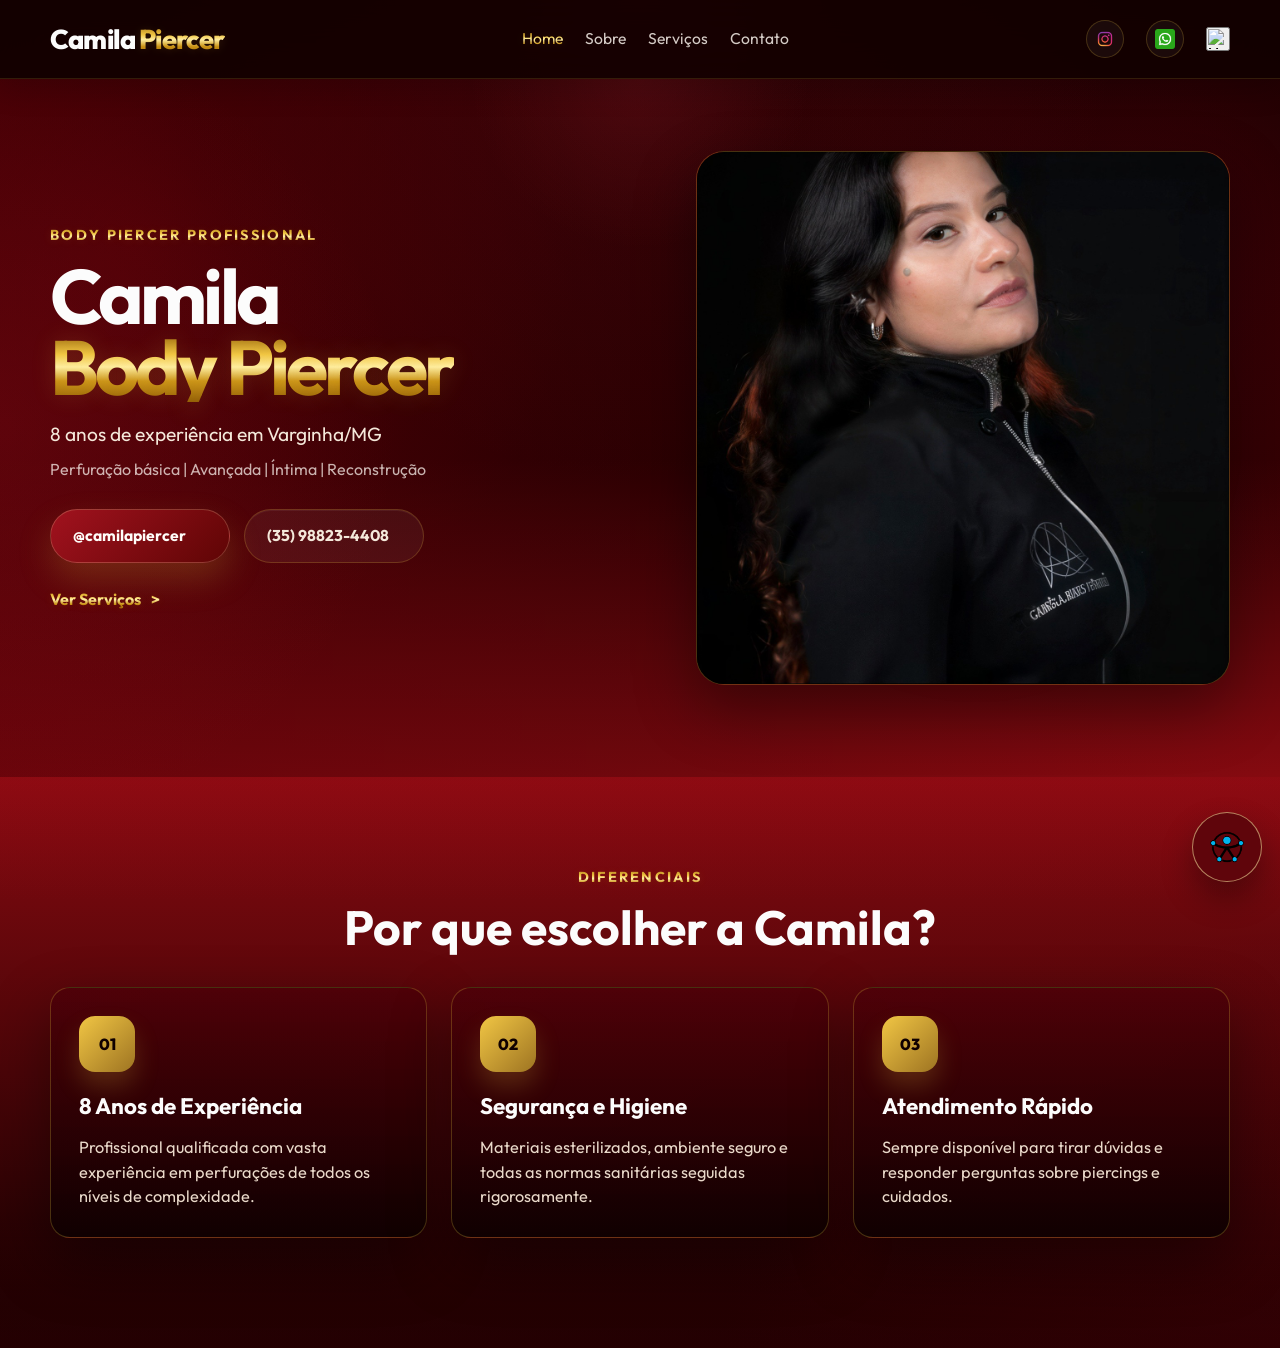
==== commit a49f2a90: "mudado as cores do alto contraste e mudado o icone do butao do modo claro e escuro" ====
--- a/escritas HTML do projeto/index.html
+++ b/escritas HTML do projeto/index.html
@@ -7,6 +7,7 @@
 
     <link rel="preconnect" href="https://fonts.googleapis.com">
     <link rel="preconnect" href="https://fonts.gstatic.com" crossorigin>
+
     <link href="https://fonts.googleapis.com/css2?family=Outfit:wght@300;400;500;600;700;800&display=swap" rel="stylesheet">
     
     <link rel="stylesheet" href="style.css">
@@ -16,84 +17,155 @@
     <header class="site-header">
         <nav class="navbar container">
             <a class="brand" href="index.html">Camila <span>Piercer</span></a>
-
             <div class="nav-links">
                 <a class="active" href="index.html">Home</a>
                 <a href="sobre.html">Sobre</a>
                 <a href="Servicos.html">Serviços</a>
                 <a href="contato.html">Contato</a>
             </div>
-
             <div class="nav-socials">
                 <a href="https://www.instagram.com/camilapiercerr" aria-label="Instagram">
-                    <img src="../img/Instagram.png" alt="Instagram">
-                </a>
-
+                    <img src="../img/Instagram.png" alt="Instagram"></a>
                 <a href="https://api.whatsapp.com/send/?phone=5535988234408" aria-label="WhatsApp">
                     <img src="../img/whatsapp.png" alt="WhatsApp">
                 </a>
+                <button id="theme-toggle" class="theme-toggle" aria-label="Alternar tema">🌙</button>
             </div>
         </nav>
     </header>
 
     <main>
+
         <section class="hero section-band">
             <div class="container hero-grid">
+
                 <div class="hero-copy">
+
                     <p class="eyebrow">Body Piercer Profissional</p>
-                    <h1>Camila<br><span>Body Piercer</span></h1>
 
-                    <p class="hero-text">8 anos de experiência em Varginha/MG</p>
-                    <p class="hero-services">Perfuração básica | Avançada | Íntima | Reconstrução</p>
+                    <h1>
+                        Camila<br>
+                        <span>Body Piercer</span>
+                    </h1>
 
-                    <div class="hero-actions">
-                        <a class="btn btn-primary" href="https://www.instagram.com/camilapiercerr">@camilapiercer</a>
-                        <a class="btn btn-secondary" href="https://api.whatsapp.com/send/?phone=5535988234408">(35) 98823-4408</a>
-                    </div>
+                    <p class="hero-text">
+                        8 anos de experiência em Varginha/MG
+                    </p>
 
-                    <a class="link-arrow" href="Servicos.html">Ver Serviços</a>
+                    <p class="hero-services">
+                        Perfuração básica | Avançada | Íntima | Reconstrução
+                    </p>
+
+                <div class="hero-actions">
+                    <a class="btn btn-primary"href="https://www.instagram.com/camilapiercerr">@camilapiercer</a>
+                    <a class="btn btn-secondary" href="https://api.whatsapp.com/send/?phone=5535988234408">(35) 98823-4408</a>
                 </div>
 
-                <div class="hero-card">
-                    <div class="photo-frame">
-                        <img src="../img/Camila.jpeg" alt="Foto da Camila">
-                    </div>
-                </div>
+            <a class="link-arrow" href="Servicos.html">Ver Serviços</a>
+
             </div>
-        </section>
+              <div class="hero-card">
+                  <div class="photo-frame">
+                      <img src="../img/Camila.jpeg" alt="Foto da Camila">
+                 </div>
+             </div>
+         </div>
+    </section>
 
-        <section class="features">
+    <section class="features">
+
             <div class="container">
+
                 <div class="section-heading">
                     <p class="eyebrow">Diferenciais</p>
                     <h2>Por que escolher a Camila?</h2>
                 </div>
 
                 <div class="cards-grid">
+
                     <article class="info-card">
                         <div class="card-icon">01</div>
-                        <h3>Serviço de Qualidade</h3>
-                        <p>Profissional qualificada com vasta experiência em perfurações de todos os níveis de complexidade.</p>
+
+                    <h3>8 Anos de Experiência</h3>
+
+                    <p>Profissional qualificada com vasta experiência em perfurações de todos os níveis de complexidade.</p>
                     </article>
 
                     <article class="info-card">
                         <div class="card-icon">02</div>
+
                         <h3>Segurança e Higiene</h3>
-                        <p>Materiais esterilizados, ambiente seguro e todas as normas sanitárias seguidas rigorosamente.</p>
+
+                        <p>
+                            Materiais esterilizados, ambiente seguro e todas as normas sanitárias seguidas rigorosamente.
+                        </p>
                     </article>
 
                     <article class="info-card">
                         <div class="card-icon">03</div>
+
                         <h3>Atendimento Rápido</h3>
-                        <p>Sempre disponível para tirar dúvidas e responder perguntas sobre piercings e cuidados.</p>
+
+                        <p>
+                            Sempre disponível para tirar dúvidas e responder perguntas sobre piercings e cuidados.
+                        </p>
                     </article>
+
                 </div>
             </div>
         </section>
     </main>
+
     <script src="../arquivos de acessibilidade/recursos de acessiblidade.js"></script>
+
+    <script>
+
+const themeButton = document.getElementById("theme-toggle");
+
+// carregar tema salvo
+const savedTheme = localStorage.getItem("theme");
+
+if (savedTheme === "light") {
+
+    document.body.classList.add("light");
+
+    themeButton.innerHTML = `
+        <img src="../img/sol.png" alt="Modo claro">
+    `;
+
+} else {
+
+    themeButton.innerHTML = `
+        <img src="../img/lua.png" alt="Modo escuro">
+    `;
+}
+
+themeButton.addEventListener("click", () => {
+
+    document.body.classList.toggle("light");
+
+    const isLight = document.body.classList.contains("light");
+
+    if (isLight) {
+
+        themeButton.innerHTML = `
+            <img src="../img/sol24.png" alt="Modo claro">
+        `;
+
+        localStorage.setItem("theme", "light");
+
+    } else {
+
+        themeButton.innerHTML = `
+            <img src="../img/lua24.png" alt="Modo escuro">
+        `;
+
+        localStorage.setItem("theme", "dark");
+    }
+
+});
+
+    </script>
+
 </body>
-</html>
-
-
-
+</html>
--- a/escritas HTML do projeto/style.css
+++ b/escritas HTML do projeto/style.css
@@ -5,17 +5,17 @@
 
 :root {
     --bg: #2b0002;
-    --bg-soft: #4b0307;
+    --bg-soft: hwb(357 4% 47%);
     --bg-deep: #100000;
     --surface: rgba(70, 0, 5, 0.78);
     --surface-strong: rgba(95, 3, 12, 0.9);
-    --text: #fff8f2;
+    --text: #fcfcfc;
     --muted: #ead9ca;
     --cream: #f4e8da;
     --white-soft: #fffdf9;
 
-    --primary: #8f0f19;
-    --primary-strong: #5f050b;
+    --primary: #8f0f0f;
+    --primary-strong: #5f0505;
     --primary-soft: #f1c644;
     --accent: #ffe08a;
     --gold-deep: #8f5b05;
@@ -66,12 +66,6 @@
     text-decoration: none;
 }
 
-a:focus-visible,
-button:focus-visible {
-    outline: 3px solid var(--accent);
-    outline-offset: 4px;
-}
-
 .container {
     width: min(calc(100% - 32px), var(--container));
     margin: 0 auto;
@@ -463,14 +457,6 @@
     min-height: 520px;
 }
 
-.about-photo img {
-    width: 100%;
-    height: 100%;
-    min-height: inherit;
-    object-fit: cover;
-    object-position: center;
-}
-
 .about-placeholder {
     position: absolute;
 }
@@ -534,174 +520,43 @@
     gap: 24px;
 }
 
-.contact-form {
-    display: grid;
-    gap: 16px;
-    margin-top: 28px;
-}
-
-.contact-form label {
-    display: grid;
-    gap: 8px;
-    color: var(--cream);
-    font-weight: 700;
-    text-align: left;
-}
-
-.contact-service-field {
-    display: grid;
-    gap: 10px;
-    border: 0;
-    color: var(--cream);
-    text-align: left;
-}
-
-.contact-service-field legend {
-    margin-bottom: 8px;
-    font-weight: 700;
-}
-
-.service-picker {
-    display: grid;
-    grid-template-columns: repeat(2, minmax(0, 1fr));
-    gap: 10px;
-}
-
-.service-picker button {
-    min-height: 48px;
-    border: 1px solid rgba(212, 175, 55, 0.28);
-    border-radius: 14px;
-    padding: 12px 14px;
-    color: var(--cream);
-    background:
-        linear-gradient(180deg, rgba(255, 255, 255, 0.08), rgba(255, 255, 255, 0.03)),
-        rgba(255, 255, 255, 0.04);
-    font: inherit;
-    font-weight: 700;
-    text-align: left;
-    cursor: pointer;
-    transition: transform 0.2s ease, border-color 0.2s ease, background 0.2s ease, color 0.2s ease;
-}
-
-.service-picker button:hover {
-    transform: translateY(-2px);
-    border-color: rgba(255, 240, 166, 0.52);
-}
-
-.service-picker button.is-selected {
-    color: #100000;
-    background: linear-gradient(135deg, var(--gold-light), var(--primary-soft));
-    border-color: rgba(255, 255, 255, 0.72);
-    box-shadow: 0 12px 26px rgba(212, 175, 55, 0.22);
-}
-
-.contact-form input,
-.contact-form select,
-.contact-form textarea {
-    width: 100%;
-    border: 1px solid rgba(212, 175, 55, 0.28);
-    border-radius: 14px;
-    padding: 13px 14px;
-    color: var(--text);
-    background: rgba(255, 255, 255, 0.06);
-    font: inherit;
-    outline: none;
-}
-
-.contact-form textarea {
-    resize: vertical;
-}
-
-.contact-form input:focus,
-.contact-form select:focus,
-.contact-form textarea:focus {
-    border-color: var(--accent);
-    box-shadow: 0 0 0 3px rgba(255, 224, 138, 0.18);
-}
-
-.contact-form-status {
-    min-height: 22px;
-    color: var(--accent);
-    font-size: 0.95rem;
-    font-weight: 700;
-}
-
-.contact-form-status.is-error {
-    color: #ffb4b4;
-}
-
 
 /* =========================================================
    PAGINA SERVICOS
    Arquivo: Servicos.html
    ========================================================= */
 
-.services-hero {
+.servicos {
     position: relative;
-    padding: 82px 0 74px;
-}
-
-.services-hero-grid {
-    position: relative;
-    z-index: 1;
-    display: grid;
-    grid-template-columns: 1.15fr 0.85fr;
-    align-items: center;
-    gap: 34px;
-}
-
-.services-hero-copy h1 {
-    max-width: 720px;
-    margin-bottom: 18px;
-    font-size: clamp(2.7rem, 5vw, 5rem);
-    line-height: 0.98;
-    letter-spacing: -0.04em;
-}
-
-.services-hero-copy p:not(.eyebrow) {
-    max-width: 660px;
-    color: rgba(244, 232, 218, 0.86);
-    font-size: 1.12rem;
-}
-
-.services-hero-actions {
-    display: flex;
-    flex-wrap: wrap;
-    gap: 14px;
-    margin-top: 28px;
-}
-
-.services-highlight {
+    padding: 70px 0 34px;
+    text-align: center;
+}
+
+.servicos-card {
+    width: min(calc(100% - 32px), 780px);
+    margin: 0 auto;
+}
+
+.card.pequeno {
     padding: 34px;
-}
-
-.services-highlight span {
-    display: block;
-    margin-bottom: 8px;
-    color: var(--accent);
-    font-size: clamp(4rem, 8vw, 6rem);
-    font-weight: 800;
-    line-height: 0.9;
-}
-
-.services-highlight strong {
-    display: block;
-    margin-bottom: 14px;
-    font-size: 1.5rem;
-}
-
-.services-highlight p {
+    border: 1px solid var(--card-border);
+    border-radius: var(--radius-lg);
+    background: linear-gradient(180deg, rgba(86, 0, 7, 0.88) 0%, rgba(18, 0, 1, 0.98) 100%);
+    box-shadow: var(--shadow);
+}
+
+.card.pequeno h1 {
+    margin-bottom: 12px;
+    font-size: clamp(2.4rem, 5vw, 4rem);
+}
+
+.card.pequeno p {
     color: var(--muted);
-    font-size: 1rem;
-}
-
-.services-intro {
-    padding: 74px 0 0;
-}
-
+    font-size: 1.08rem;
+}
 .servicos-lista {
     max-width: 1100px;
-    margin: 34px auto 70px;
+    margin: 60px auto;
     padding: 0 20px;
 
     display: grid;
@@ -710,55 +565,29 @@
 }
 
 .servico-card {
-    position: relative;
-    overflow: hidden;
-    min-height: 360px;
+    background-color: #fff8f0;
+    border: 1px solid #d4af37;
+    border-radius: 18px;
     padding: 28px;
-    border: 1px solid var(--card-border);
-    border-radius: var(--radius-md);
-    background:
-        linear-gradient(180deg, rgba(76, 1, 8, 0.9) 0%, rgba(16, 0, 1, 0.98) 100%),
-        radial-gradient(circle at top right, rgba(255, 224, 138, 0.15), transparent 34%);
-    box-shadow: var(--shadow);
-    transition: transform 0.28s ease, border-color 0.28s ease, box-shadow 0.28s ease;
-}
-
-.servico-card::before {
-    content: "";
-    position: absolute;
-    inset: 0 0 auto;
-    height: 4px;
-    background: linear-gradient(90deg, var(--gold-deep), var(--gold-light), var(--gold-mid));
+
+    box-shadow: 0 8px 25px rgba(0, 0, 0, 0.08);
+    transition: 0.3s ease;
 }
 
 .servico-card:hover {
     transform: translateY(-8px);
-    border-color: rgba(255, 240, 166, 0.42);
-    box-shadow: 0 30px 70px rgba(0, 0, 0, 0.32);
-}
-
-.servico-tag {
-    display: inline-flex;
-    margin-bottom: 18px;
-    padding: 7px 11px;
-    border: 1px solid rgba(255, 240, 166, 0.28);
-    border-radius: 999px;
-    color: var(--accent);
-    background: rgba(255, 255, 255, 0.05);
-    font-size: 0.78rem;
-    font-weight: 800;
-    text-transform: uppercase;
+    box-shadow: 0 12px 35px rgba(0, 0, 0, 0.15);
 }
 
 .servico-card h3 {
-    color: var(--text);
-    font-size: 1.65rem;
+    color: #4b0f1e;
+    font-size: 24px;
     margin-bottom: 12px;
 }
 
 .servico-card p {
-    color: var(--muted);
-    font-size: 1rem;
+    color: #5c4a3d;
+    font-size: 16px;
     margin-bottom: 18px;
     line-height: 1.5;
 }
@@ -770,226 +599,23 @@
 }
 
 .servico-card li {
-    color: rgba(255, 248, 242, 0.84);
+    color: #3b2b26;
     margin-bottom: 10px;
     padding-left: 22px;
     position: relative;
 }
 
 .servico-card li::before {
-    content: "";
-    width: 8px;
-    height: 8px;
-    border-radius: 50%;
-    background: var(--accent);
+    content: "✦";
+    color: #d4af37;
     position: absolute;
     left: 0;
-    top: 0.58em;
-}
-
-.servico-card a {
-    display: inline-flex;
-    margin-top: 16px;
-    color: var(--accent);
-    font-weight: 800;
-}
-
-.catalog-section {
-    padding: 18px 0 86px;
-}
-
-.catalog-grid {
-    display: grid;
-    grid-template-columns: repeat(3, minmax(0, 1fr));
-    gap: 22px;
-}
-
-.catalog-card {
-    overflow: hidden;
-    border: 1px solid var(--card-border);
-    border-radius: var(--radius-md);
-    background:
-        linear-gradient(180deg, rgba(76, 1, 8, 0.86) 0%, rgba(16, 0, 1, 0.98) 100%),
-        radial-gradient(circle at top, rgba(255, 224, 138, 0.12), transparent 32%);
-    box-shadow: var(--shadow);
-    transition: transform 0.26s ease, border-color 0.26s ease;
-}
-
-.catalog-card:hover {
-    transform: translateY(-6px);
-    border-color: rgba(255, 240, 166, 0.42);
-}
-
-.catalog-visual {
-    position: relative;
-    min-height: 190px;
-    display: grid;
-    place-items: center;
-    background:
-        radial-gradient(circle at center, rgba(255, 240, 166, 0.13), transparent 36%),
-        linear-gradient(135deg, rgba(255, 255, 255, 0.07), rgba(255, 255, 255, 0.01));
-}
-
-.catalog-visual::before {
-    content: "";
-    display: block;
-    width: 102px;
-    height: 136px;
-    border: 3px solid rgba(255, 240, 166, 0.62);
-    background: rgba(255, 255, 255, 0.04);
-}
-
-.catalog-ear::before {
-    border-radius: 62% 42% 58% 46%;
-    box-shadow: inset -18px -8px 0 rgba(255, 240, 166, 0.08);
-}
-
-.catalog-nose::before {
-    width: 118px;
-    height: 126px;
-    border-radius: 56% 44% 48% 58%;
-    clip-path: polygon(34% 0, 82% 56%, 58% 100%, 14% 54%);
-}
-
-.catalog-brow::before {
-    width: 148px;
-    height: 70px;
-    border-radius: 999px 999px 18px 18px;
-    clip-path: polygon(0 58%, 22% 22%, 58% 10%, 100% 28%, 94% 56%, 55% 42%, 20% 48%);
-}
-
-.piercing-point {
-    position: absolute;
-    width: 17px;
-    height: 17px;
-    border: 3px solid #fffdf9;
-    border-radius: 50%;
-    background: var(--accent);
-    box-shadow: 0 0 0 7px rgba(255, 224, 138, 0.16), 0 10px 24px rgba(0, 0, 0, 0.28);
-}
-
-.point-helix {
-    top: 45px;
-    left: 54%;
-}
-
-.point-tragus {
-    top: 96px;
-    left: 46%;
-}
-
-.point-conch {
-    top: 105px;
-    left: 55%;
-}
-
-.point-nostril {
-    top: 98px;
-    left: 58%;
-}
-
-.point-septum {
-    top: 118px;
-    left: 50%;
-}
-
-.point-brow {
-    top: 78px;
-    left: 57%;
-}
-
-.catalog-content {
-    padding: 24px;
-}
-
-.catalog-category {
-    display: inline-flex;
-    margin-bottom: 10px;
-    color: var(--accent);
-    font-size: 0.78rem;
-    font-weight: 800;
-    text-transform: uppercase;
-}
-
-.catalog-content h3 {
-    margin-bottom: 10px;
-    font-size: 1.45rem;
-}
-
-.catalog-content p {
-    min-height: 72px;
-    color: var(--muted);
-}
-
-.catalog-content dl {
-    display: grid;
-    grid-template-columns: repeat(2, minmax(0, 1fr));
-    gap: 10px;
-    margin: 18px 0;
-}
-
-.catalog-content dl div {
-    padding: 10px;
-    border: 1px solid rgba(212, 175, 55, 0.18);
-    border-radius: 12px;
-    background: rgba(255, 255, 255, 0.04);
-}
-
-.catalog-content dt {
-    color: rgba(255, 248, 242, 0.62);
-    font-size: 0.76rem;
-    font-weight: 700;
-    text-transform: uppercase;
-}
-
-.catalog-content dd {
-    color: var(--text);
-    font-weight: 800;
-}
-
-.catalog-content a {
-    display: inline-flex;
-    color: var(--accent);
-    font-weight: 800;
-}
-
-.services-care {
-    padding: 10px 0 110px;
-}
-
-.services-care-grid {
-    display: grid;
-    grid-template-columns: repeat(3, 1fr);
-    gap: 20px;
-}
-
-.services-care article {
-    padding: 24px;
-    border: 1px solid rgba(212, 175, 55, 0.18);
-    border-radius: var(--radius-md);
-    background: rgba(255, 255, 255, 0.04);
-}
-
-.services-care span {
-    color: var(--accent);
-    font-weight: 800;
-}
-
-.services-care h3 {
-    margin: 8px 0;
-    font-size: 1.25rem;
-}
-
-.services-care p {
-    color: var(--muted);
 }
 
 /* RESPONSIVO */
 
 @media (max-width: 768px) {
-    .servicos-lista,
-    .catalog-grid,
-    .services-care-grid {
+    .servicos-lista {
         grid-template-columns: 1fr;
     }
 }
@@ -1009,19 +635,16 @@
     .hero-grid,
     .cards-grid,
     .about-grid,
-    .contact-grid,
-    .services-hero-grid {
+    .contact-grid {
         grid-template-columns: 1fr;
     }
 
-    .hero-copy,
-    .services-hero-copy {
+    .hero-copy {
         max-width: none;
         text-align: center;
     }
 
-    .hero-actions,
-    .services-hero-actions {
+    .hero-actions {
         justify-content: center;
     }
 
@@ -1048,10 +671,6 @@
 
     .contact-actions {
         justify-content: center;
-    }
-
-    .catalog-grid {
-        grid-template-columns: repeat(2, minmax(0, 1fr));
     }
 }
 
@@ -1087,14 +706,6 @@
     .contact-panel {
         padding: 26px;
     }
-
-    .service-picker {
-        grid-template-columns: 1fr;
-    }
-
-    .catalog-grid {
-        grid-template-columns: 1fr;
-    }
 }
 
 /* =========================================================
@@ -1106,19 +717,8 @@
     --a11y-font-scale: 100%;
 }
 
-html {
+body {
     font-size: var(--a11y-font-scale);
-}
-
-.sr-only {
-    position: absolute;
-    width: 1px;
-    height: 1px;
-    padding: 0;
-    overflow: hidden;
-    clip: rect(0, 0, 0, 0);
-    white-space: nowrap;
-    border: 0;
 }
 
 .skip-link {
@@ -1163,47 +763,10 @@
 }
 
 .a11y-open-button {
-    position: relative;
-    width: 68px;
-    height: 68px;
+    width: 62px;
+    height: 62px;
     border-radius: 50%;
-    display: grid;
-    place-items: center;
-    background: #fff0a6;
-    box-shadow: 0 16px 32px rgba(0, 0, 0, 0.32), 0 0 0 6px rgba(255, 240, 166, 0.16);
-}
-
-.a11y-open-button::before {
-    content: "Acessibilidade";
-    position: absolute;
-    right: calc(100% + 10px);
-    top: 50%;
-    width: max-content;
-    max-width: 190px;
-    padding: 8px 12px;
-    border: 1px solid rgba(255, 240, 166, 0.42);
-    border-radius: 10px;
-    color: var(--white-soft);
-    background: rgba(18, 0, 1, 0.96);
-    font-size: 0.86rem;
-    font-weight: 800;
-    line-height: 1.15;
-    opacity: 0;
-    pointer-events: none;
-    transform: translate(8px, -50%);
-    transition: opacity 0.2s ease, transform 0.2s ease;
-}
-
-.a11y-open-button:hover::before,
-.a11y-open-button:focus-visible::before {
-    opacity: 1;
-    transform: translate(0, -50%);
-}
-
-.a11y-open-button img {
-    width: 34px;
-    height: 34px;
-    object-fit: contain;
+    box-shadow: 0 16px 32px rgba(0, 0, 0, 0.32);
 }
 
 .a11y-panel {
@@ -1216,8 +779,7 @@
 }
 
 .a11y-panel-header,
-.a11y-font-controls,
-.a11y-theme-controls {
+.a11y-font-controls {
     display: flex;
     align-items: center;
     justify-content: space-between;
@@ -1243,7 +805,6 @@
 }
 
 .a11y-font-controls button,
-.a11y-theme-controls button,
 .a11y-panel > button {
     min-height: 42px;
     border-radius: 10px;
@@ -1257,15 +818,6 @@
     min-width: 62px;
     text-align: center;
     font-weight: 800;
-}
-
-.a11y-theme-controls {
-    margin-bottom: 10px;
-}
-
-.a11y-theme-controls button {
-    flex: 1;
-    padding: 10px;
 }
 
 .a11y-panel > button {
@@ -1273,18 +825,6 @@
     margin-top: 8px;
     padding: 10px 12px;
     text-align: left;
-}
-
-.a11y-voice-status {
-    margin-top: 10px;
-    color: rgba(255, 248, 242, 0.78);
-    font-size: 0.84rem;
-    line-height: 1.35;
-}
-
-.a11y-voice-status.is-error {
-    color: #fff0a6;
-    font-weight: 700;
 }
 
 .a11y-panel button:hover,
@@ -1306,29 +846,8 @@
 }
 
 .a11y-dyslexia-font body {
-    font-family: Verdana, Arial, Helvetica, sans-serif;
-    letter-spacing: 0;
-    line-height: 1.75;
-    word-spacing: 0.12em;
-}
-
-.a11y-dyslexia-font p,
-.a11y-dyslexia-font li,
-.a11y-dyslexia-font a,
-.a11y-dyslexia-font button {
-    font-weight: 500;
-}
-
-.a11y-dyslexia-font h1,
-.a11y-dyslexia-font h2,
-.a11y-dyslexia-font h3,
-.a11y-dyslexia-font .brand {
-    letter-spacing: 0;
-    line-height: 1.18;
-}
-
-.a11y-dyslexia-font .hero h1 {
-    line-height: 1.08;
+    font-family: Arial, Verdana, sans-serif;
+    letter-spacing: 0.02em;
 }
 
 .a11y-underlined-links a {
@@ -1336,195 +855,21 @@
     text-underline-offset: 0.22em;
 }
 
-.a11y-light-mode {
-    --bg: #fff4ea;
-    --bg-soft: #f6dfcb;
-    --bg-deep: #fffaf5;
-    --surface: rgba(255, 250, 245, 0.92);
-    --surface-strong: rgba(255, 255, 255, 0.96);
-    --text: #2b0002;
-    --muted: #5f3430;
-    --cream: #3b1517;
-    --white-soft: #2b0002;
-    --primary: #8f0f19;
-    --primary-strong: #6e0710;
-    --primary-soft: #b97908;
-    --accent: #8f0f19;
-    --gold-deep: #6f4705;
-    --gold-mid: #9d6908;
-    --gold-light: #7c5206;
-    --card-border: rgba(143, 15, 25, 0.22);
-    --shadow: 0 18px 42px rgba(70, 0, 5, 0.13);
-    background: #fffaf5;
-}
-
-.a11y-light-mode body {
-    color: var(--text);
-    background:
-        radial-gradient(circle at 50% 0%, rgba(255, 224, 195, 0.68), transparent 34%),
-        radial-gradient(circle at 12% 22%, rgba(255, 235, 210, 0.74), transparent 28%),
-        linear-gradient(180deg, #fffaf5 0%, #fff0e3 44%, #f8dfca 72%, #fffaf5 100%);
-}
-
-.a11y-light-mode .site-header {
-    background: rgba(255, 250, 245, 0.92);
-    border-bottom-color: rgba(143, 15, 25, 0.18);
-}
-
-.a11y-light-mode .nav-links a {
-    color: rgba(43, 0, 2, 0.78);
-}
-
-.a11y-light-mode .nav-links a:hover,
-.a11y-light-mode .nav-socials a:hover {
-    color: var(--primary);
-}
-
-.a11y-light-mode .nav-socials a {
-    border-color: rgba(143, 15, 25, 0.22);
-    background: rgba(255, 255, 255, 0.7);
-}
-
-.a11y-light-mode .section-band::before {
-    background:
-        radial-gradient(circle at left center, rgba(185, 121, 8, 0.13), transparent 30%),
-        linear-gradient(90deg, rgba(255, 235, 212, 0.8) 0%, rgba(255, 250, 245, 0.52) 54%, rgba(255, 250, 245, 0) 100%);
-}
-
-.a11y-light-mode .card-surface,
-.a11y-light-mode .info-card,
-.a11y-light-mode .card.pequeno,
-.a11y-light-mode .a11y-panel {
-    background: linear-gradient(180deg, rgba(255, 250, 245, 0.96), rgba(255, 240, 226, 0.98));
-    border-color: var(--card-border);
-    box-shadow: var(--shadow);
-}
-
-.a11y-light-mode .servico-card {
-    background: linear-gradient(180deg, rgba(255, 250, 245, 0.96), rgba(255, 240, 226, 0.98));
-    border-color: rgba(143, 15, 25, 0.22);
-    box-shadow: var(--shadow);
-}
-
-.a11y-light-mode .catalog-card,
-.a11y-light-mode .catalog-content dl div {
-    background: linear-gradient(180deg, rgba(255, 250, 245, 0.96), rgba(255, 240, 226, 0.98));
-    border-color: rgba(143, 15, 25, 0.2);
-}
-
-.a11y-light-mode .catalog-visual {
-    background:
-        radial-gradient(circle at center, rgba(143, 15, 25, 0.1), transparent 36%),
-        linear-gradient(135deg, rgba(255, 255, 255, 0.78), rgba(255, 235, 215, 0.5));
-}
-
-.a11y-light-mode .catalog-content p,
-.a11y-light-mode .catalog-content dt {
-    color: var(--muted);
-}
-
-.a11y-light-mode .catalog-content dd {
-    color: var(--text);
-}
-
-.a11y-light-mode .info-card p,
-.a11y-light-mode .about-copy p,
-.a11y-light-mode .contact-panel p:not(.eyebrow),
-.a11y-light-mode .hero-services,
-.a11y-light-mode .compact-hero p:not(.eyebrow),
-.a11y-light-mode .card.pequeno p {
-    color: var(--muted);
-}
-
-.a11y-light-mode .servico-card h3 {
-    color: #4b0f1e;
-}
-
-.a11y-light-mode .servico-card p,
-.a11y-light-mode .servico-card li {
-    color: #44211f;
-}
-
-.a11y-light-mode .btn-primary {
-    color: #fffdf9;
-}
-
-.a11y-light-mode .btn-secondary {
-    color: var(--primary-strong);
-    background: rgba(255, 255, 255, 0.78);
-    border-color: rgba(143, 15, 25, 0.26);
-}
-
-.a11y-light-mode .contact-form input,
-.a11y-light-mode .contact-form select,
-.a11y-light-mode .contact-form textarea {
-    color: var(--text);
-    background: rgba(255, 255, 255, 0.86);
-    border-color: rgba(143, 15, 25, 0.2);
-}
-
-.a11y-light-mode .service-picker button {
-    color: var(--primary-strong);
-    background: rgba(255, 255, 255, 0.78);
-    border-color: rgba(143, 15, 25, 0.2);
-}
-
-.a11y-light-mode .service-picker button.is-selected {
-    color: #fffdf9;
-    background: linear-gradient(135deg, #a1121e, #6e0710);
-}
-
-.a11y-light-mode .a11y-open-button,
-.a11y-light-mode .a11y-panel button {
-    color: #fffdf9;
-    background: #7d0a13;
-}
-
-.a11y-light-mode .a11y-open-button {
-    background: #fff0a6;
-}
-
-.a11y-light-mode .a11y-panel button.is-active {
-    color: #2b0002;
-    background: #fff0a6;
-}
-
-.a11y-light-mode .a11y-voice-status {
-    color: rgba(43, 0, 2, 0.72);
-}
-
-.a11y-light-mode .a11y-voice-status.is-error {
-    color: #7d0a13;
-}
-
 .a11y-high-contrast body {
     color: #ffffff;
-    background: #000000 !important;
+    background: #000000;
 }
 
 .a11y-high-contrast body,
 .a11y-high-contrast .site-header,
-.a11y-high-contrast .section-band,
-.a11y-high-contrast .features,
-.a11y-high-contrast .services-care article,
-.a11y-high-contrast .catalog-card,
-.a11y-high-contrast .catalog-content dl div,
 .a11y-high-contrast .card-surface,
 .a11y-high-contrast .info-card,
 .a11y-high-contrast .servico-card,
 .a11y-high-contrast .contact-panel,
-.a11y-high-contrast .card.pequeno,
 .a11y-high-contrast .a11y-panel {
-    background: #000000 !important;
-    background-image: none !important;
-    border-color: #ffffff !important;
+    background: #ffffff !important;
+    border-color: #ecdd00 !important;
     box-shadow: none !important;
-}
-
-.a11y-high-contrast .section-band::before,
-.a11y-high-contrast .features::before,
-.a11y-high-contrast .hero-card::before {
-    display: none !important;
 }
 
 .a11y-high-contrast *,
@@ -1532,71 +877,18 @@
 .a11y-high-contrast .nav-links a.active,
 .a11y-high-contrast .link-arrow,
 .a11y-high-contrast .eyebrow,
-.a11y-high-contrast .hero h1 span,
-.a11y-high-contrast .servico-card h3,
-.a11y-high-contrast .servico-card p,
-.a11y-high-contrast .servico-card li,
-.a11y-high-contrast .catalog-content p,
-.a11y-high-contrast .catalog-content dt,
-.a11y-high-contrast .catalog-content dd {
-    color: #ffffff !important;
+.a11y-high-contrast .hero h1 span {
+    color: #0c0606 !important;
     text-shadow: none !important;
-    -webkit-text-fill-color: #ffffff !important;
-}
-
-.a11y-high-contrast a {
-    color: #ffff00 !important;
-    -webkit-text-fill-color: #ffff00 !important;
-    text-decoration: underline;
-    text-underline-offset: 0.22em;
-}
-
+}
+
+.a11y-high-contrast a,
 .a11y-high-contrast button,
 .a11y-high-contrast .btn,
-.a11y-high-contrast .card-icon,
-.a11y-high-contrast .contact-form input,
-.a11y-high-contrast .contact-form select,
-.a11y-high-contrast .contact-form textarea,
-.a11y-high-contrast .service-picker button {
-    color: #000000 !important;
-    -webkit-text-fill-color: #000000 !important;
-    background: #ffff00 !important;
-    background-image: none !important;
-    border: 2px solid #ffffff !important;
-}
-
-.a11y-high-contrast .a11y-panel button.is-active {
-    color: #000000 !important;
-    -webkit-text-fill-color: #000000 !important;
-    background: #00ffff !important;
-}
-
-.a11y-high-contrast a:focus-visible,
-.a11y-high-contrast button:focus-visible,
-.a11y-high-contrast .a11y-panel button:focus-visible,
-.a11y-high-contrast .a11y-open-button:focus-visible {
-    outline: 4px solid #00ffff !important;
-    outline-offset: 4px;
-}
-
-.a11y-high-contrast img {
-    border: 2px solid #ffffff;
-}
-
-.a11y-high-contrast .nav-socials img,
-.a11y-high-contrast .a11y-open-button img {
-    border: 0;
-}
-
-@media (prefers-reduced-motion: reduce) {
-    *,
-    *::before,
-    *::after {
-        scroll-behavior: auto !important;
-        transition-duration: 0.01ms !important;
-        animation-duration: 0.01ms !important;
-        animation-iteration-count: 1 !important;
-    }
+.a11y-high-contrast .card-icon {
+    color: #000000  !important;
+    background: #ff7936 !important;
+    border-color: #dd2a2a !important;
 }
 
 @media (max-width: 640px) {
@@ -1606,16 +898,421 @@
     }
 
     .a11y-open-button {
-        width: 58px;
-        height: 58px;
-    }
-
-    .a11y-open-button::before {
-        display: none;
-    }
-
-    .a11y-open-button img {
-        width: 30px;
-        height: 30px;
-    }
-}
+        width: 56px;
+        height: 56px;
+    }
+}
+
+/* MODO CLARO - variaveis e ajustes para tema claro*/
+.light {
+    --bg: #ffffff;
+    --bg-soft: #f5f5f5;
+    --bg-deep: #eaeaea;
+
+    --surface: rgba(255, 255, 255, 0.8);
+    --surface-strong: rgba(240, 240, 240, 0.95);
+
+    --text: #1a1a1a;
+    --muted: #555555;
+    --cream: #333333;
+    --white-soft: #ffffff;
+
+    --primary: #f5aeae;
+    --primary-strong: #ffffff;
+    --primary-soft: #d4af37;
+    --accent: #b88a00;
+
+    --gold-deep: #8f5b05;
+    --gold-mid: #c99116;
+    --gold-light: #e6c200;
+
+    --accent-rose: #d96a76;
+    --primary-glow: rgba(212, 175, 55, 0.15);
+
+    --card-border: rgba(0, 0, 0, 0.1);
+    --shadow: 0 10px 30px rgba(0, 0, 0, 0.1);
+}
+
+
+.light body {
+    background:
+        radial-gradient(circle at top left, rgba(255, 161, 161, 0.35), transparent 26%),
+        radial-gradient(circle at 85% 15%, rgba(212, 175, 55, 0.12), transparent 18%),
+        radial-gradient(circle at bottom right, rgba(0, 0, 0, 0.04), transparent 24%),
+        linear-gradient(180deg, var(--bg) 0%, var(--bg-soft) 48%, var(--bg-deep) 100%);
+}
+
+
+.light .site-header {
+    background: rgba(255, 255, 255, 0.9);
+    border-bottom: 1px solid rgba(0,0,0,0.08);
+    backdrop-filter: none;
+}
+
+
+.light .nav-links a {
+    color: #333;
+}
+
+.light .nav-links a:hover {
+    color: var(--primary);
+}
+
+.light .nav-socials a {
+    background: rgba(0,0,0,0.05);
+    color: #333;
+}
+
+
+.light .hero-text {
+    color: #333;
+}
+
+.light .hero-services {
+    color: #555;
+}
+
+
+.light .info-card {
+    background: #ffffff;
+    color: #1a1a1a;
+}
+
+.light .card-surface {
+    background: #ffffff;
+}
+
+.light .servico-card {
+    background: #ffffff;
+    color: #1a1a1a;
+}
+
+
+.light .btn-secondary {
+    background: rgba(230, 20, 20, 0.05);
+    color: #333;
+}
+
+.light .btn-primary {
+    background: rgba(255, 255, 255, 0.05);
+    color: #220d0d;
+}
+
+.light .photo-frame {
+    background: #ffffff;
+}
+
+.light .about-copy p,
+.light .info-card p,
+.light .servico-card p {
+    color: #555;
+}
+
+.light {
+    --text: #111;
+    --muted: #666;
+    --cream: #444;
+
+    --card-border: rgba(0,0,0,0.06);
+
+    --shadow:
+        0 10px 40px rgba(0,0,0,0.08);
+}
+
+
+/* FUNDO */
+.light body {
+    background: #f5f5f5;
+}
+
+
+/* REMOVE DEGRADES */
+.light .section-band::before,
+.light .features::before {
+    display: none;
+}
+
+
+/* HEADER */
+.light .site-header {
+    background: rgba(255,255,255,0.9);
+
+    border-bottom:
+        1px solid rgba(0,0,0,0.06);
+
+    backdrop-filter: blur(14px);
+}
+
+.light .active{
+    color:pink;
+}
+/* LINKS */
+.light .nav-links  {
+    color: #111;
+}
+
+
+/* HERO */
+.light .hero-text {
+    color: #222;
+}
+
+.light .hero-services {
+    color: #666;
+}
+
+
+/* FOTO */
+.light .photo-frame {
+
+    height: 640px;
+
+    background: #fff;
+
+    border-radius: 32px;
+
+    overflow: hidden;
+
+    border:
+        1px solid rgba(0,0,0,0.06);
+
+    box-shadow:
+        0 10px 40px rgba(0,0,0,0.08);
+}
+
+
+.light .photo-frame img {
+    width: 100%;
+    height: 100%;
+
+    object-fit: cover;
+
+    object-position: center top;
+}
+
+
+/* CARDS */
+.light .info-card {
+
+    background: #fff;
+
+    border:
+        1px solid rgba(0,0,0,0.05);
+
+    box-shadow:
+        0 8px 30px rgba(0,0,0,0.05);
+}
+
+
+/* SUPERFICIES */
+.light .card-surface {
+    background: #fff;
+}
+
+
+/* SERVICOS */
+.light .card.pequeno {
+    background: #fff;
+
+}
+.light .servico-card {
+    background: #f8f8f8;
+    color: #0e0101;
+}
+
+
+/* TEXTO */
+.light .info-card p,
+.light .servico-card p,
+.light .about-copy p {
+    color: #666;
+}
+
+
+/* BOTAO SECUNDARIO */
+.light .btn-secondary {
+
+    background: #fff;
+
+    color: #111;
+
+    border:
+        1px solid rgba(0,0,0,0.08);
+}
+:root {
+    --a11y-font-scale: 100%;
+}
+
+html {
+    font-size: var(--a11y-font-scale);
+    scroll-behavior: smooth;
+}
+
+body,
+p,
+a,
+button,
+li,
+span,
+small,
+strong,
+label,
+input,
+textarea,
+select,
+h1,
+h2,
+h3,
+h4,
+h5,
+h6 {
+    transition: font-size 0.2s ease;
+}
+
+.brand {
+    font-size: 1.7rem;
+}
+
+.nav-links a {
+    font-size: 0.98rem;
+}
+
+.nav-socials a {
+    font-size: 0.82rem;
+}
+
+.eyebrow {
+    font-size: 0.9rem;
+}
+
+.hero-text {
+    font-size: 1.2rem;
+}
+
+.hero-services {
+    font-size: 1rem;
+}
+
+.btn {
+    font-size: 0.98rem;
+}
+
+.link-arrow::after {
+    font-size: 1rem;
+}
+
+.photo-placeholder span {
+    font-size: 2.2rem;
+}
+
+.photo-placeholder small {
+    font-size: 0.95rem;
+}
+
+.about-copy p,
+.contact-panel p:not(.eyebrow),
+.info-card p,
+.servico-card p {
+    font-size: 1.02rem;
+}
+
+.info-card h3,
+.servico-card h3 {
+    font-size: 1.4rem;
+}
+
+.servico-card li {
+    font-size: 0.98rem;
+}
+
+.compact-hero h1 {
+    font-size: clamp(2.6rem, 5vw, 4.2rem);
+}
+
+.hero h1 {
+    font-size: clamp(3.2rem, 6vw, 5.5rem);
+}
+
+.about-copy h2,
+.contact-panel h2,
+.section-heading h2 {
+    font-size: clamp(2rem, 4vw, 3rem);
+}
+
+@media (max-width: 640px) {
+
+    .brand {
+        font-size: 1.45rem;
+    }
+
+    .hero h1 {
+        font-size: 2.9rem;
+    }
+
+}
+.a11y-widget {
+    font-size: 16px !important;
+}
+
+.light .a11y-widget button {
+    background-color: !important;
+}
+.a11y-widget button,
+.a11y-widget span,
+.a11y-widget strong {
+    font-size: 16px !important;
+}
+.a11y-open-button {
+    width: 70px;
+    height: 70px;
+
+    display: flex;
+    align-items: center;
+    justify-content: center;
+
+    overflow: hidden;
+}
+
+.a11y-open-button img {
+    width: 34px;
+    height: 34px;
+
+    object-fit: contain;
+}
+.mapa {
+    width: min(100% - 32px, 1100px);
+
+    margin: 80px auto;
+
+    padding: 20px;
+
+    border-radius: 24px;
+
+    background: rgba(255, 255, 255, 0.05);
+
+    border: 1px solid rgba(212, 175, 55, 0.25);
+
+    box-shadow: 0 10px 35px rgba(0,0,0,0.25);
+
+    backdrop-filter: blur(10px);
+}
+
+.mapa h2 {
+    text-align: center;
+
+    margin-bottom: 20px;
+
+    font-size: 2rem;
+}
+
+.mapa iframe {
+    width: 100%;
+
+    height: 450px;
+
+    border: none;
+
+    border-radius: 18px;
+
+    display: block;
+}
